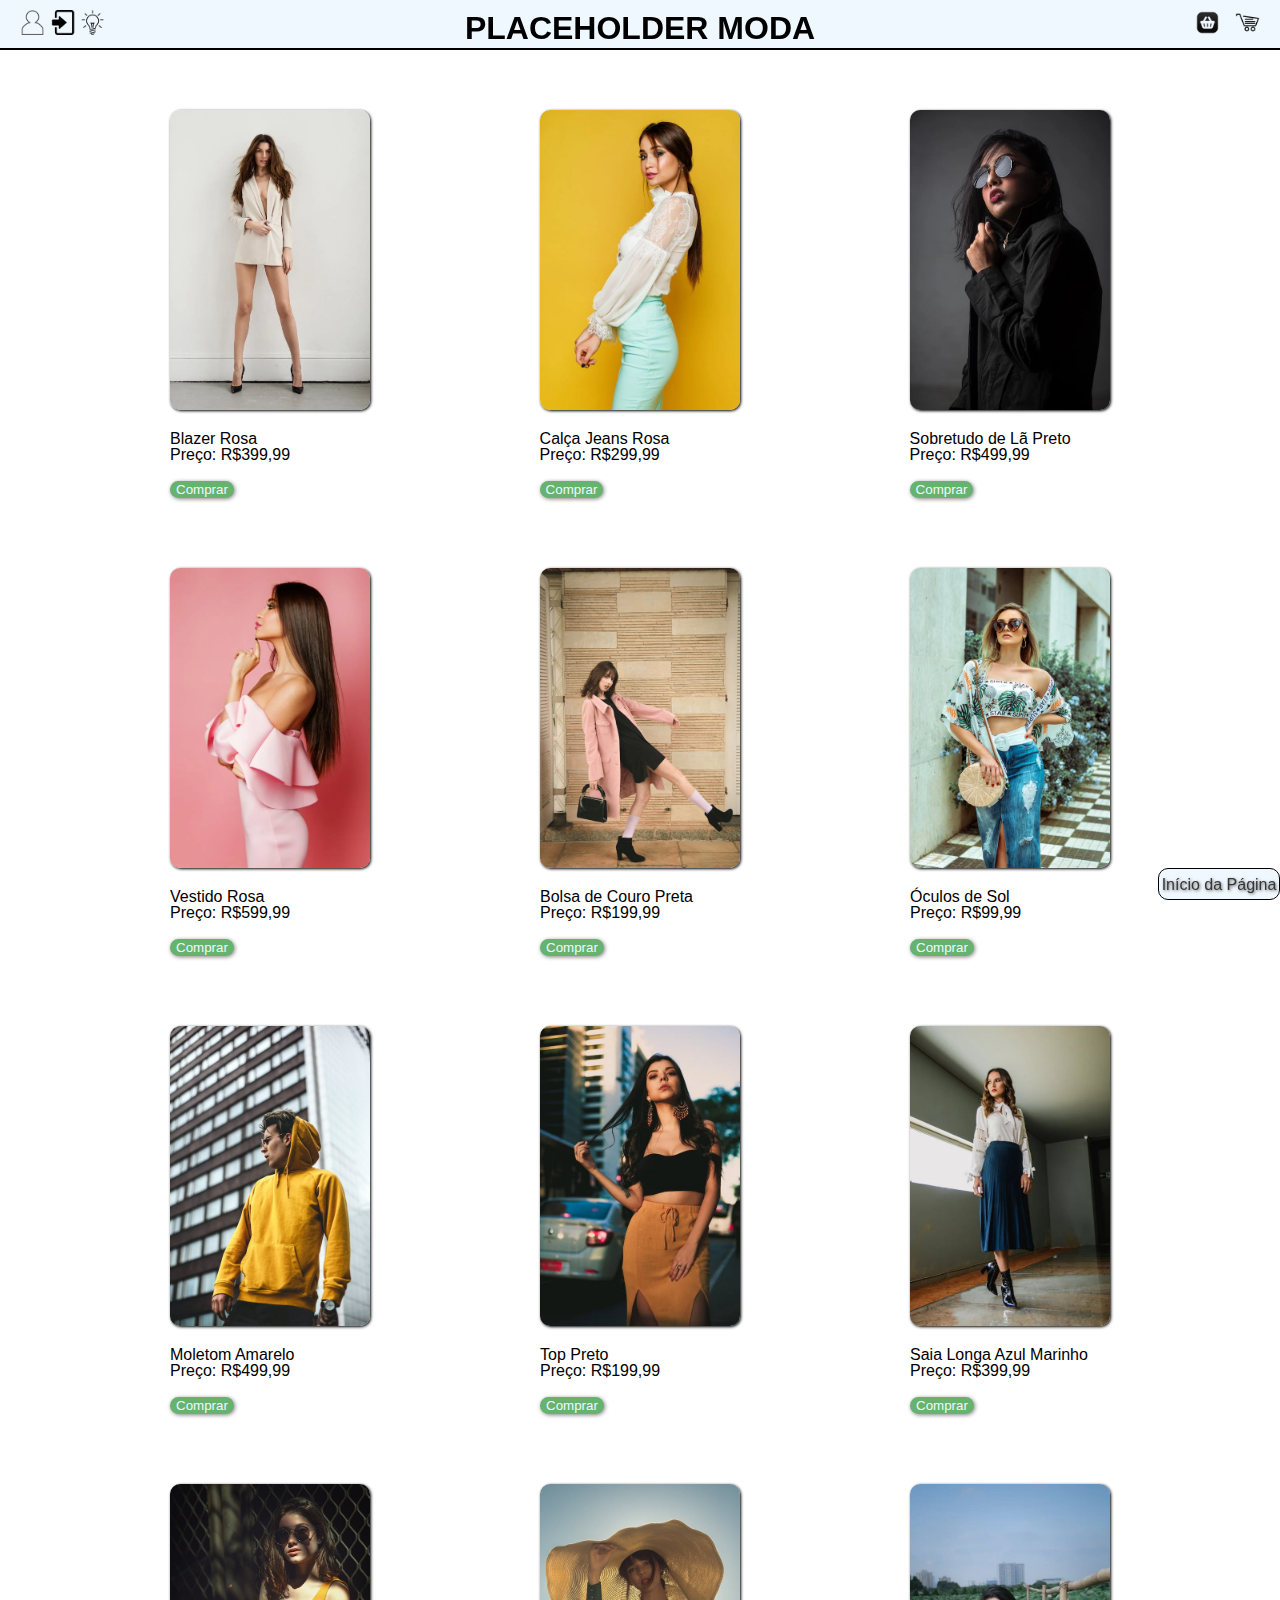
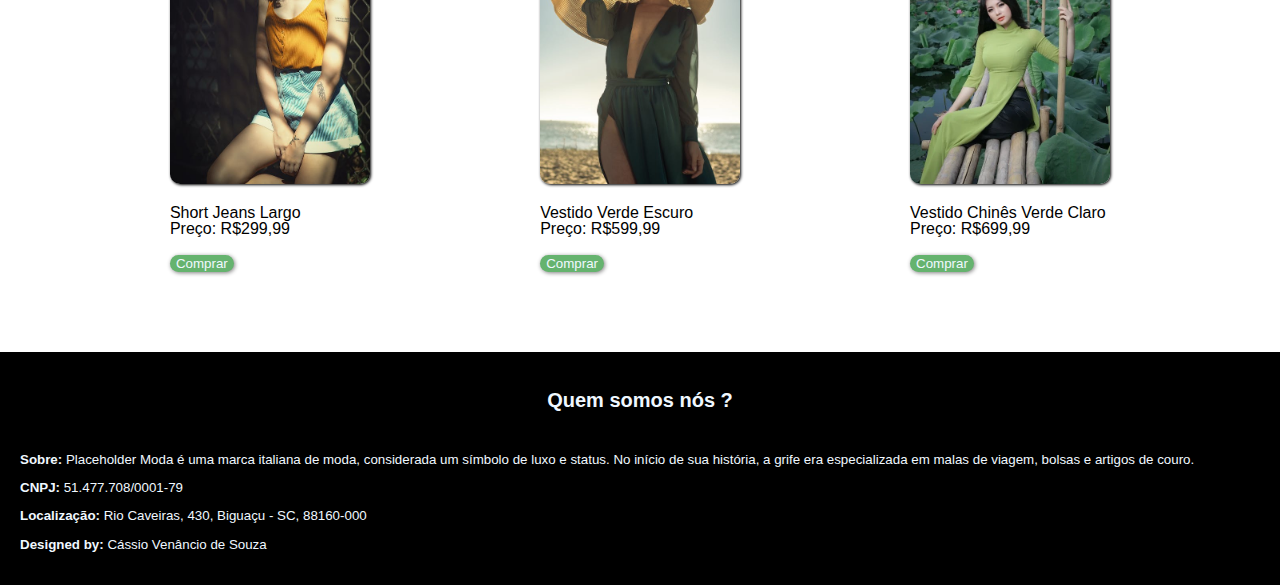
==== index.html @ 61b1973a "Moda" ====
<!DOCTYPE html>
<html lang="PT-BR">
<head>
    <meta charset="UTF-8">
    <meta http-equiv="X-UA-Compatible" content="IE=edge">
    <meta name="viewport" content="width=device-width, initial-scale=1.0">
    <link rel="stylesheet" href="style.css">
    <title>Placeholder</title>
</head>
<body>
    <nav class="container-nav"> <!--Barra de navegação-->
        <div id="fundo"></div>
            <a href=""><img class="user" src="Assets/user.ico" alt="Foto do usuário"></a>
            <a href="login.html"><img class="login" src="Assets/login.ico" alt="Foto de login"></a>
            <a id="modoescuro" href="#"><img class="escuro" src="Assets/light.ico" alt="Foto do modo escuro"></a>
            <h1 id="titulonav">PLACEHOLDER MODA</h1>
            <a href=""><img class="desejo" src="Assets/desejo.ico" alt="Foto da lista de desejos"></a>
            <a href=""><img class="carrinho" src="Assets/kart.ico" alt="Foto do carrinho de compras"></a>
    </nav>
    <main>
        <section id="container-produtos">
            <div class="linha1">
                <div class="produto1">
                    <a href=""><img src="Assets/modelo1.jpg" alt="Imagem de uma modelo com um blazer"></a>
                    <p>Blazer Rosa</p>
                    <p class="preco">Preço: R$399,99</p>
                    <button><a href="">Comprar</a></button>
                </div>
                <div class="produto2">
                    <a href=""><img src="Assets/modelo2.jpg" alt="Imagem de uma modelo com uma calça jeans rosa"></a>
                    <p>Calça Jeans Rosa</p>
                    <p class="preco">Preço: R$299,99</p>
                    <button><a href="">Comprar</a></button>
                </div>
                <div class="produto3">
                    <a href=""><img src="Assets/modelo3.jpg" alt="Imagem de uma modelo com um sobretudo de lã preto"></a>
                    <p>Sobretudo de Lã Preto</p>
                    <p class="preco">Preço: R$499,99</p>
                    <button><a href="">Comprar</a></button>
                </div>
            </div>
            <div class="linha2">
                <div class="produto4">
                    <a href=""><img src="Assets/model4.jpg" alt="Imagem de uma modelo com um vestido rosa"></a>
                    <p>Vestido Rosa</p>
                    <p class="preco">Preço: R$599,99</p>
                    <button><a href="">Comprar</a></button>
                </div>
                <div class="produto5">
                    <a href=""><img src="Assets/model5.jpg" alt="Imagem de uma modelo com uma bolsa de couro preta"></a>
                    <p>Bolsa de Couro Preta</p>
                    <p class="preco">Preço: R$199,99</p>
                    <button><a href="">Comprar</a></button>
                </div>
                <div class="produto6">
                    <a href=""><img src="Assets/model6.jpg" alt="Imagem de uma modelo com um óculos de sol em formado de coração"></a>
                    <p>Óculos de Sol</p>
                    <p class="preco">Preço: R$99,99</p>
                    <button><a href="">Comprar</a></button>
                </div>
            </div>
            <div class="linha3">
                <div class="produto7">
                    <a href=""><img src="Assets/modelo7.jpeg" alt="Imagem de um modelo com um moletom amarelo"></a>
                    <p>Moletom Amarelo</p>
                    <p class="preco">Preço: R$499,99</p>
                    <button><a href="">Comprar</a></button>
                </div>
                <div class="produto8">
                    <a href=""><img src="Assets/modelo8.jpg" alt="Imagem de uma modelo com um top preto"></a>
                    <p>Top Preto</p>
                    <p class="preco">Preço: R$199,99</p>
                    <button><a href="">Comprar</a></button>
                </div>
                <div class="produto9">
                    <a href=""><img src="Assets/modelo9.jpg" alt="Imagem de uma modelo com uma saia longa azul marinho"></a>
                    <p>Saia Longa Azul Marinho</p>
                    <p class="preco">Preço: R$399,99</p>
                    <button><a href="">Comprar</a></button>
                </div>
            </div>
            <div class="linha4">
                <div class="produto10">
                    <a href=""><img src="Assets/modelo10.jpeg" alt="Imagem de um modelo com um moletom amarelo"></a>
                    <p>Short Jeans Largo</p>
                    <p class="preco">Preço: R$299,99</p>
                    <button><a href="">Comprar</a></button>
                </div>
                <div class="produto11">
                    <a href=""><img src="Assets/modelo11.jpeg" alt="Imagem de uma modelo com um top preto"></a>
                    <p>Vestido Verde Escuro</p>
                    <p class="preco">Preço: R$599,99</p>
                    <button><a href="">Comprar</a></button>
                </div>
                <div class="produto12">
                    <a href=""><img src="Assets/modelo12.jpg" alt="Imagem de uma modelo com uma saia longa azul marinho"></a>
                    <p>Vestido Chinês Verde Claro</p>
                    <p class="preco">Preço: R$699,99</p>
                    <button><a href="">Comprar</a></button>
                </div>
            </div>
        </section>
        <section class="container-botao">
            <div class="botao">
                <p><a href="index.html">Início da Página</a></p>
            </div>
        </section>
    </main>
    <footer> <!--Footer-->
        <h2 class="titulofooter">Quem somos nós ?</h2>
        <div class="conteudofooter">
            <p><strong>Sobre:</strong> Placeholder Moda é uma marca italiana de moda, considerada um símbolo de luxo e status. No início de sua história, a grife era especializada em malas de viagem, bolsas e artigos de couro.</p>
            <p><strong>CNPJ:</strong> 51.477.708/0001-79</p>
            <p><strong>Localização:</strong> <location>Rio Caveiras, 430, Biguaçu - SC, 88160-000</location></p>
            <p><strong>Designed by:</strong> Cássio Venâncio de Souza</p>
        </div>
    </footer>
    <script src="index.js"></script>
</body>
</html>
---- style.css ----
body{
    margin: 0px;
    font-family: Arial, Helvetica, sans-serif;
}
/*Menu de navegação*/
.container-nav{
    display: flex;
    position: fixed;
    margin-top: 10px;
    z-index: 2;
}
.container-nav img, .container-nav a{
    height: 25px;
    justify-content: space-between;
    text-decoration: none;
    color: black;
}
.carrinho{
    position: fixed;
    right: 20px;
}
.desejo{
    position: fixed;
    right: 60px;
}
.escuro{
    position: fixed;
    left: 80px;
    z-index: 2;
}
.login{
    position: fixed;
    left: 51px;
    z-index: 2;
}
.user{
    position: fixed;
    left: 20px;
    z-index: 2;
}
#fundo{
    position: fixed;
    background-color: aliceblue;
    width: 100%;
    height: 50px;
    top: -2px;
    border: 2px solid black;
    border-right: 0px;
    border-left: 0px;
    border-top: 0px;
}
.linhanavegacao{
    display: block;
    position: fixed;
    top: 40px;
    width: 100%;
    z-index: 2;
}
#titulonav{
    position: fixed;
    width: 100%;
    text-align: center;
    margin: auto;
}
/*Produtos*/
.container-produtos p{
    text-shadow: 1px 1px 3px rgb(116, 116, 116);
}
#container-produtos button{
    border: none;
    border-radius: 10px;
    background-color: rgb(101, 179, 110);
    color: rgb(255, 255, 255);
    box-shadow: 1px 1px 4px gray;
}
button a{ /*Botao global*/
    text-decoration: none;
    color: aliceblue;
}
.preco{
    margin-top: -18px;
}
.linha1{
    display: flex;
    justify-content: space-evenly;
    position: relative;
    top: 110px;
}
.linha1 img, .linha2 img, .linha3 img, .linha4 img{
    height: 300px;
    border-radius: 10px;
    box-shadow: 1px 1px 3px black;
}
.linha1 img:hover, .linha2 img:hover, .linha3 img:hover, .linha4 img:hover{
    transform: scale(1.4);
    transition: 0.3s;
    z-index: 3;
}
.linha2{
    display: flex;
    justify-content: space-evenly;
    position: relative;
    top: 180px;
}
.linha3{
    display: flex;
    justify-content: space-evenly;
    position: relative;
    top: 250px;
}
.linha4{
    display: flex;
    justify-content: space-evenly;
    position: relative;
    top: 320px;
}
/*Botao de inicio da pagina*/
.botao{
    position: fixed;
    bottom: 0;
    right: 0;
    border-radius: 10px;
    border: 1px rgb(0, 0, 0) solid;
    height: 30px;
    background-color: aliceblue;
    z-index: 4;
    width: 120px;
}
.botao p{
    margin-top: 7px;
    text-align: center;
}
.botao a{
    text-decoration: none;
    color: rgb(54, 54, 54);
    text-shadow: 1px 1px 3px rgb(99, 99, 99);
}
/*Login*/
.dividir{
    display: block;
}
#loginpag{
    z-index: 3;
    position: relative;
    margin-left: 890px;
    width: 300px;
    text-align: center;
    top: 60px;
    display: none;
}
#registerpag{
    z-index: 3;
    position: relative;
    margin-left: 890px;
    width: 300px;
    text-align: center;
    top: 60px;
}
#registerpag a{
    text-decoration: none;
    color: black;
}
#botaologin{
    margin-top: 70px;
    border: 1px solid black;
    border-radius: 10px;
    box-shadow: 1px 1px 4px black;
}
#botaoregistro{
    margin-top: 70px;
    border: 1px solid black;
    border-radius: 10px;
    box-shadow: 1px 1px 4px black;
}
#botaologin:hover, #botaoregistro:hover{
    background-color: rgb(255, 217, 47);
}
#titulologin{
    font-size: 30pt;
    font-family: Impact, Haettenschweiler, 'Arial Narrow Bold', sans-serif, Tahoma, Geneva, Verdana, sans-serif;
    text-shadow: 1px 1px 4px gray;
}
#erro{
    color: red;
}
.campo p{
    text-shadow: 1px 1px 3px grey;
}
.campo{
    border-radius: 20px;
    height: 300px;
    background-color: aliceblue;
    box-shadow: 2px 2px 4px black;
}
.caixa{
    border: 1px black solid;
    height: 20px;
    border-radius: 10px;
    box-shadow: 1px 1px 3px black;
}
.imagem{
    position: fixed;
    height: 700px;
    left: -250px;
    z-index: 3;
    top: -3px;
}
.foto{
    height: 670px;
    box-shadow: 3px 3px 6px rgb(49, 49, 49);
    border: 2px solid rgb(0, 0, 0);
    border-top: 0px;
    border-left: 0px;
    border-bottom: 0px;
}
/*Footer, rodapé*/
footer{
    position: relative;
    background-color: black;
    font-family: Arial, Helvetica, sans-serif;
    color: aliceblue;
    padding: 20px;
    font-size: 10pt;
    margin-top: 400px;
}
.titulofooter{
    text-align: center;
}
.conteudofooter{
    margin-top: 40px;
}
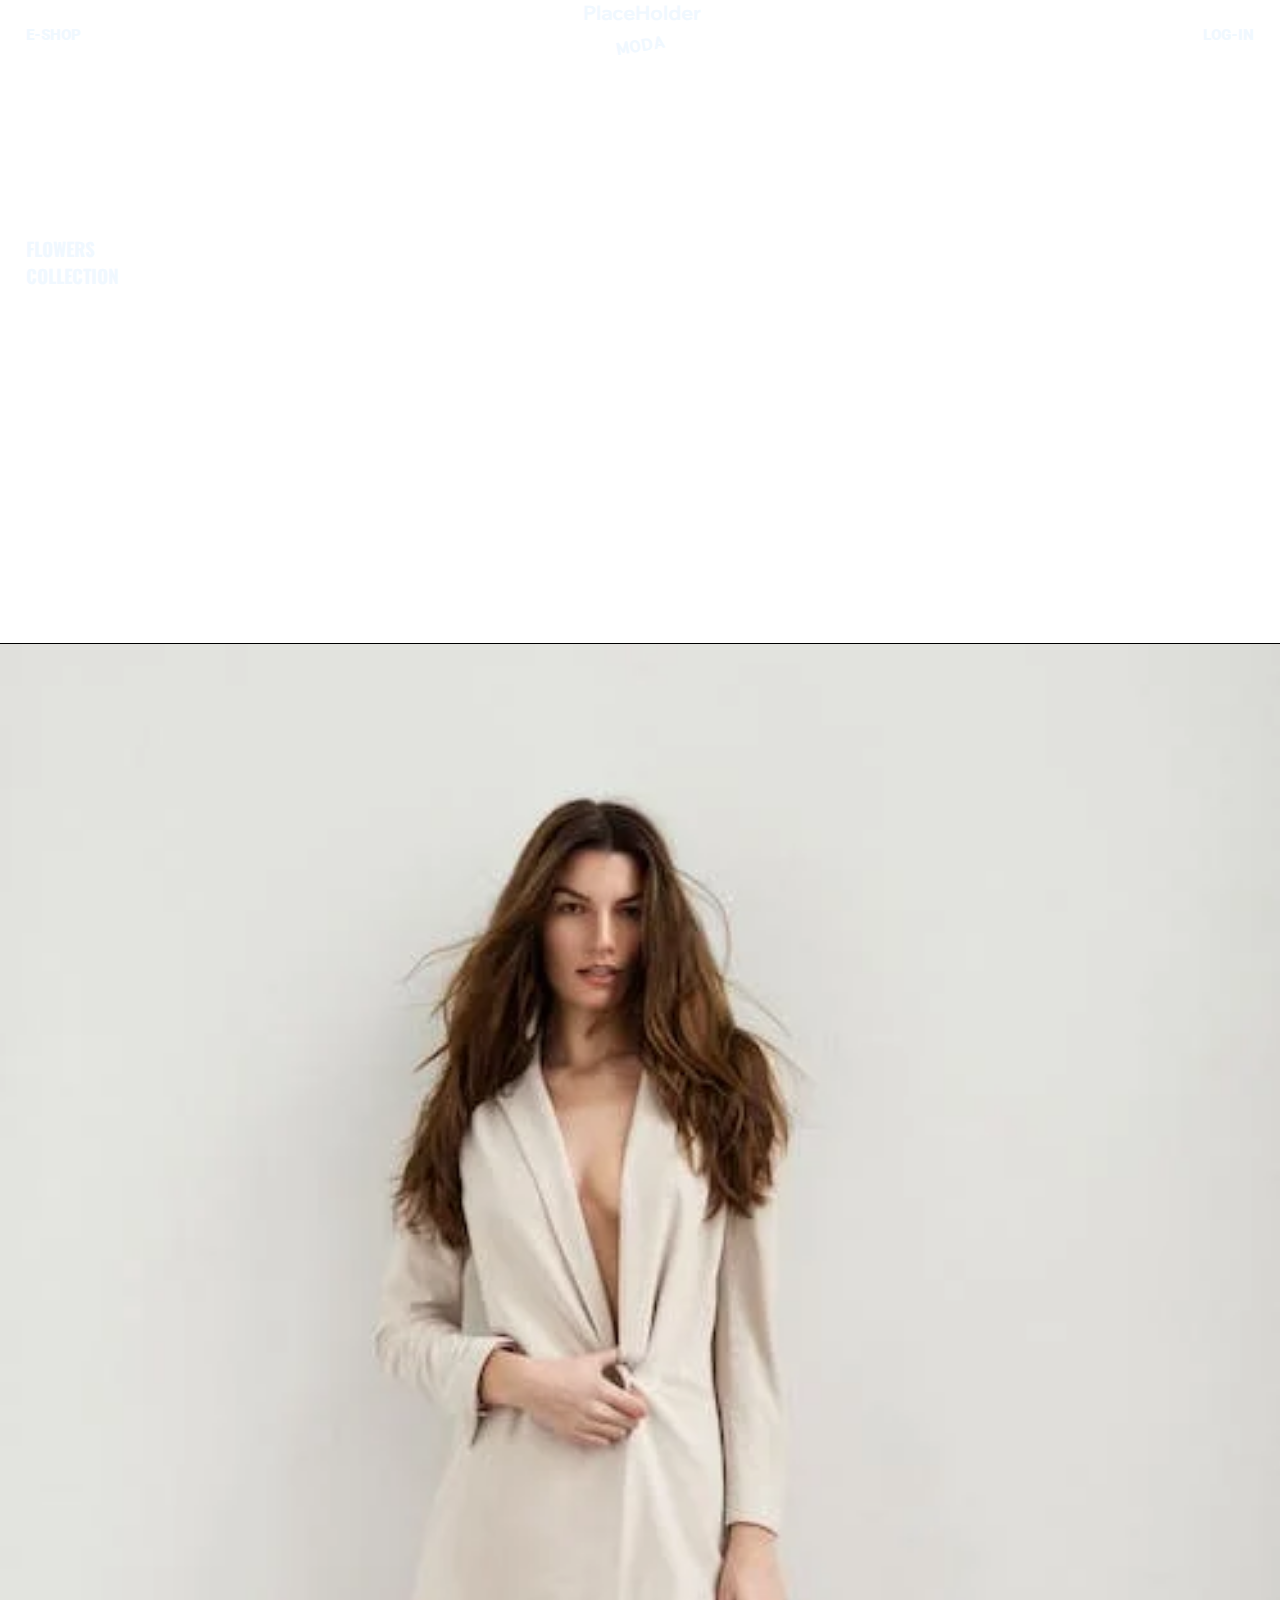
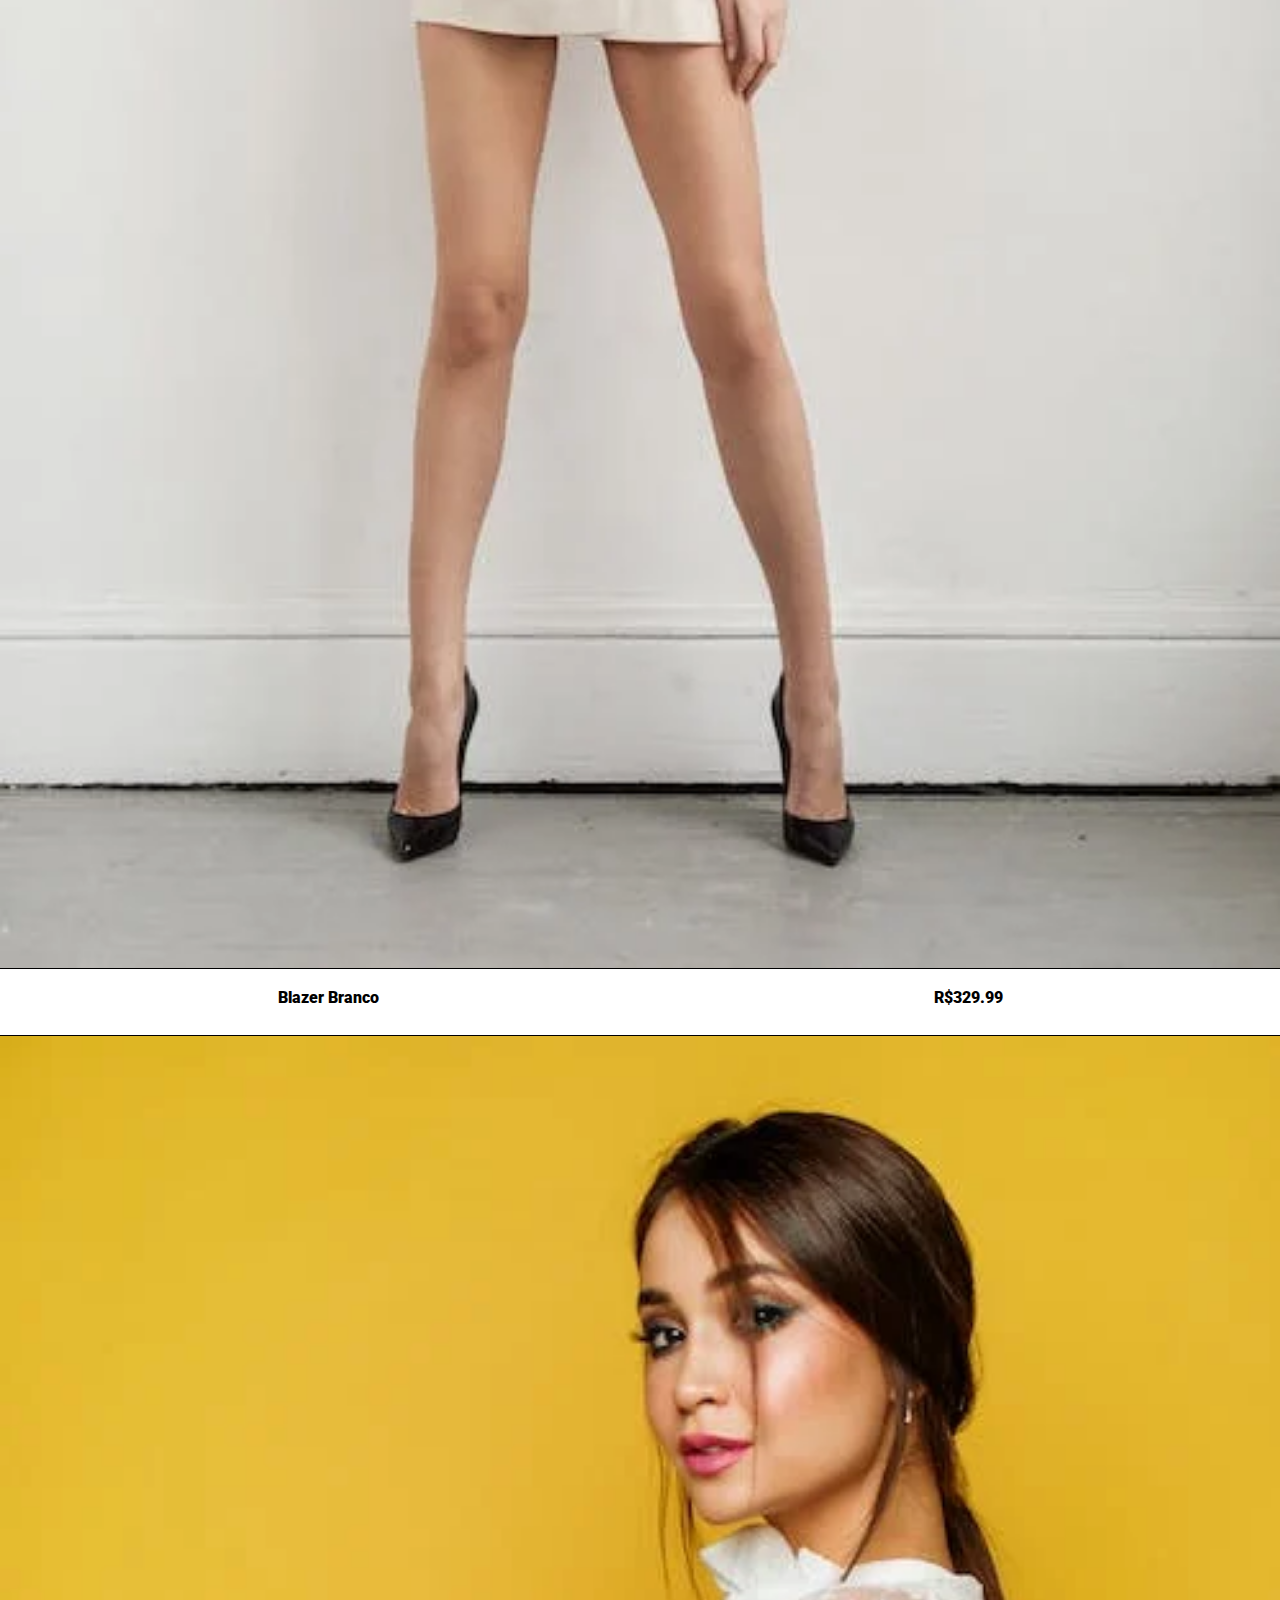
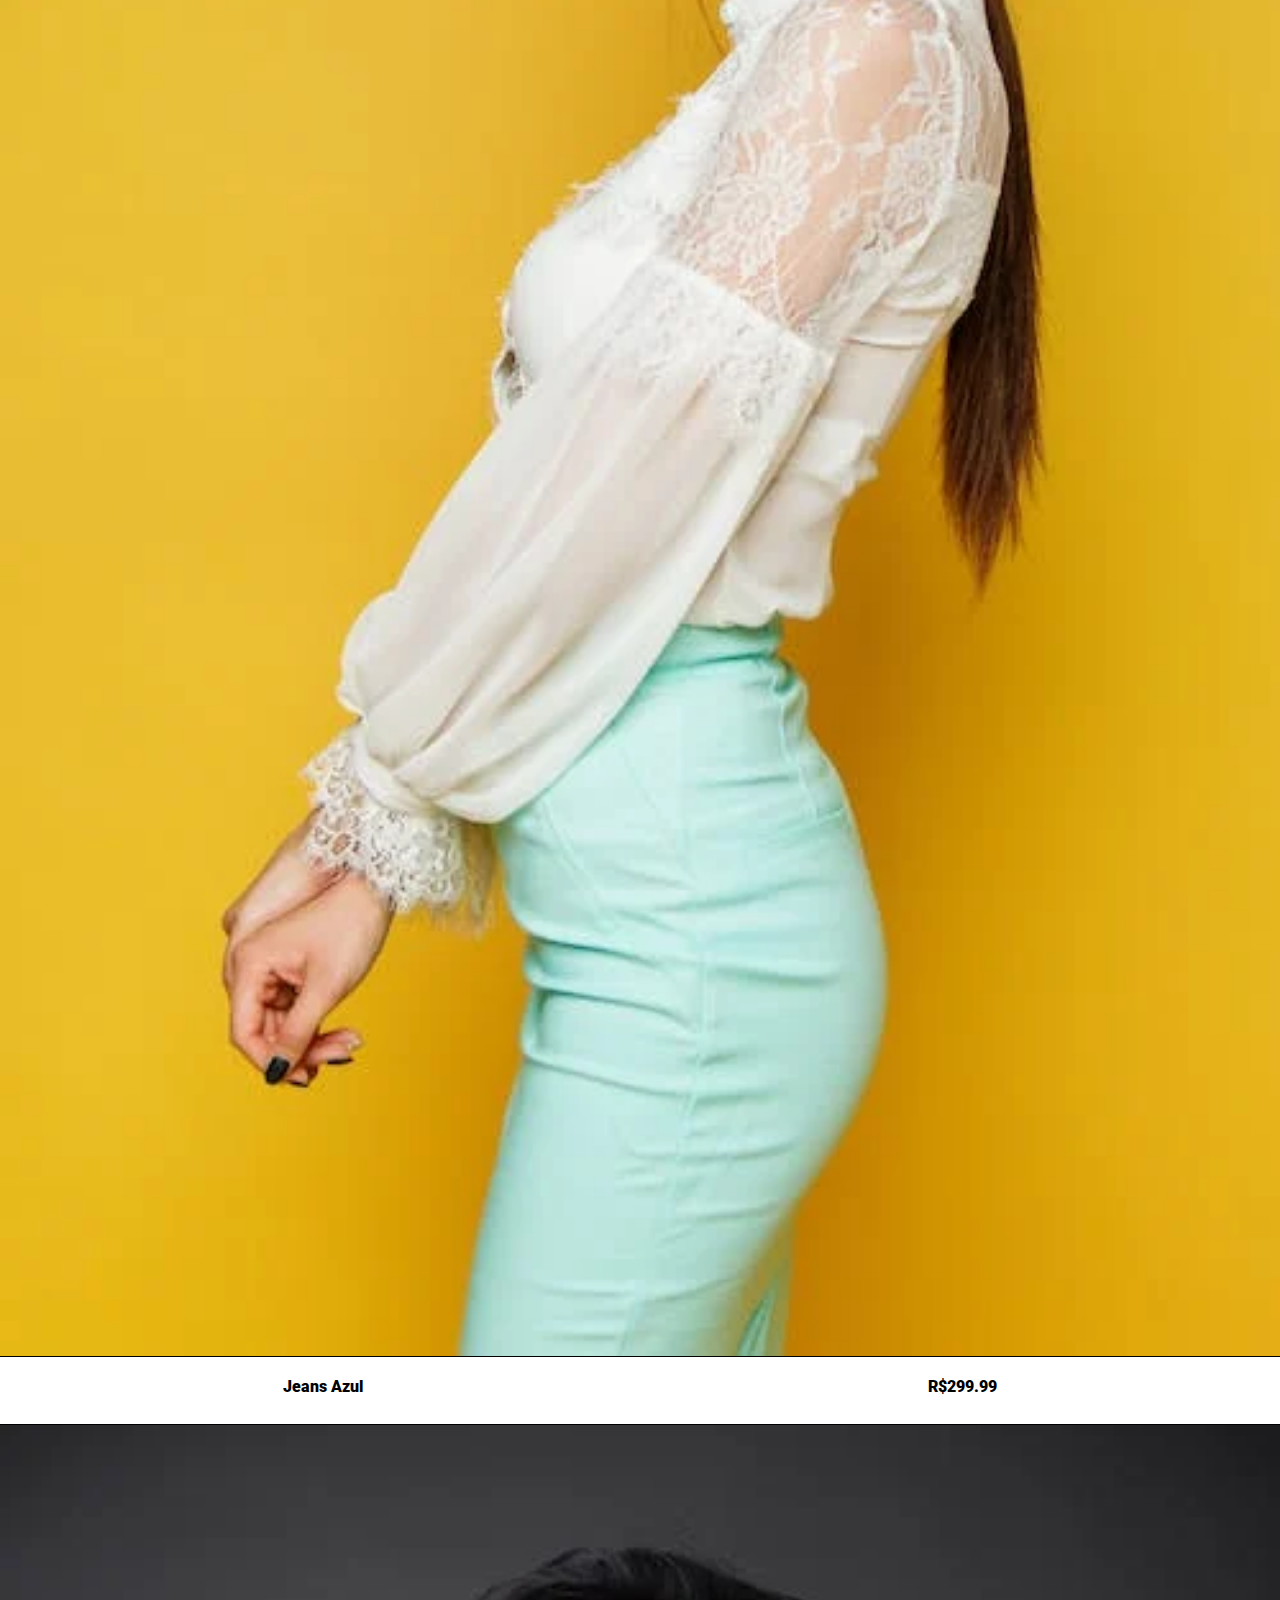
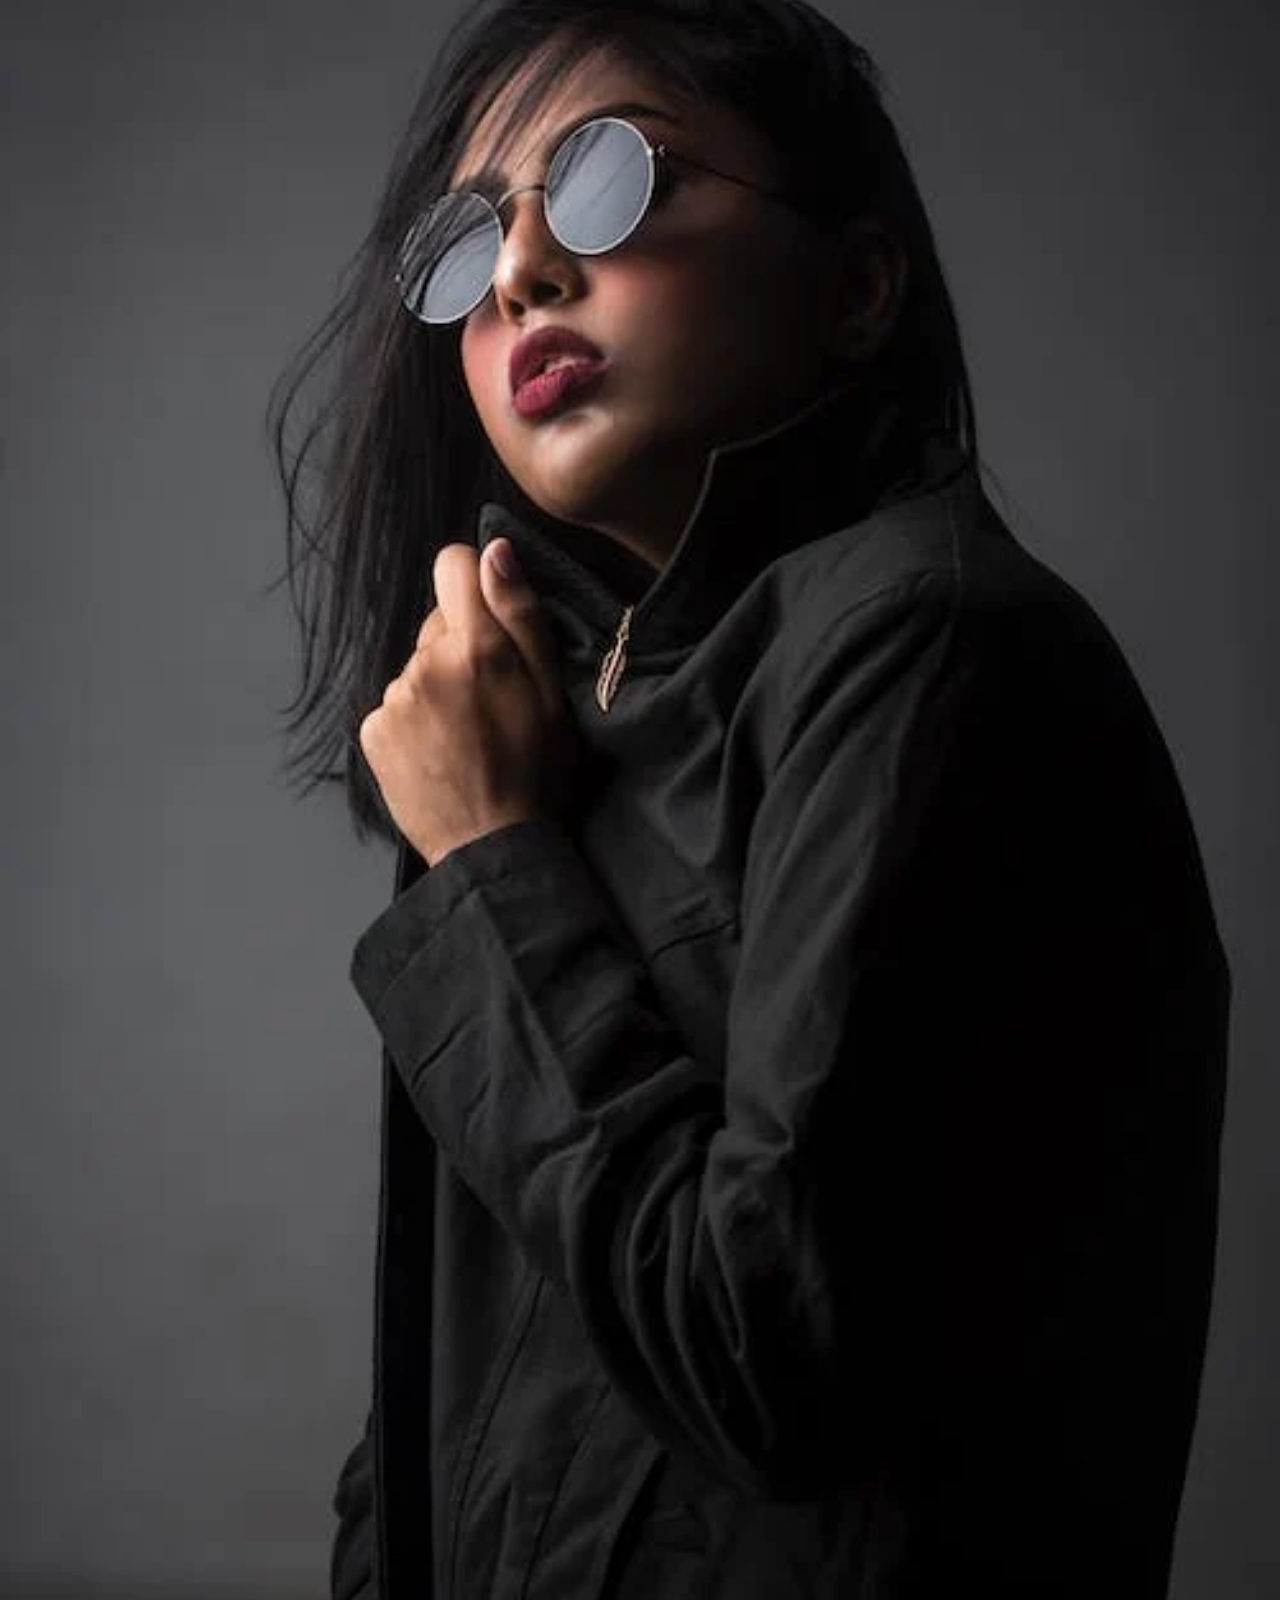
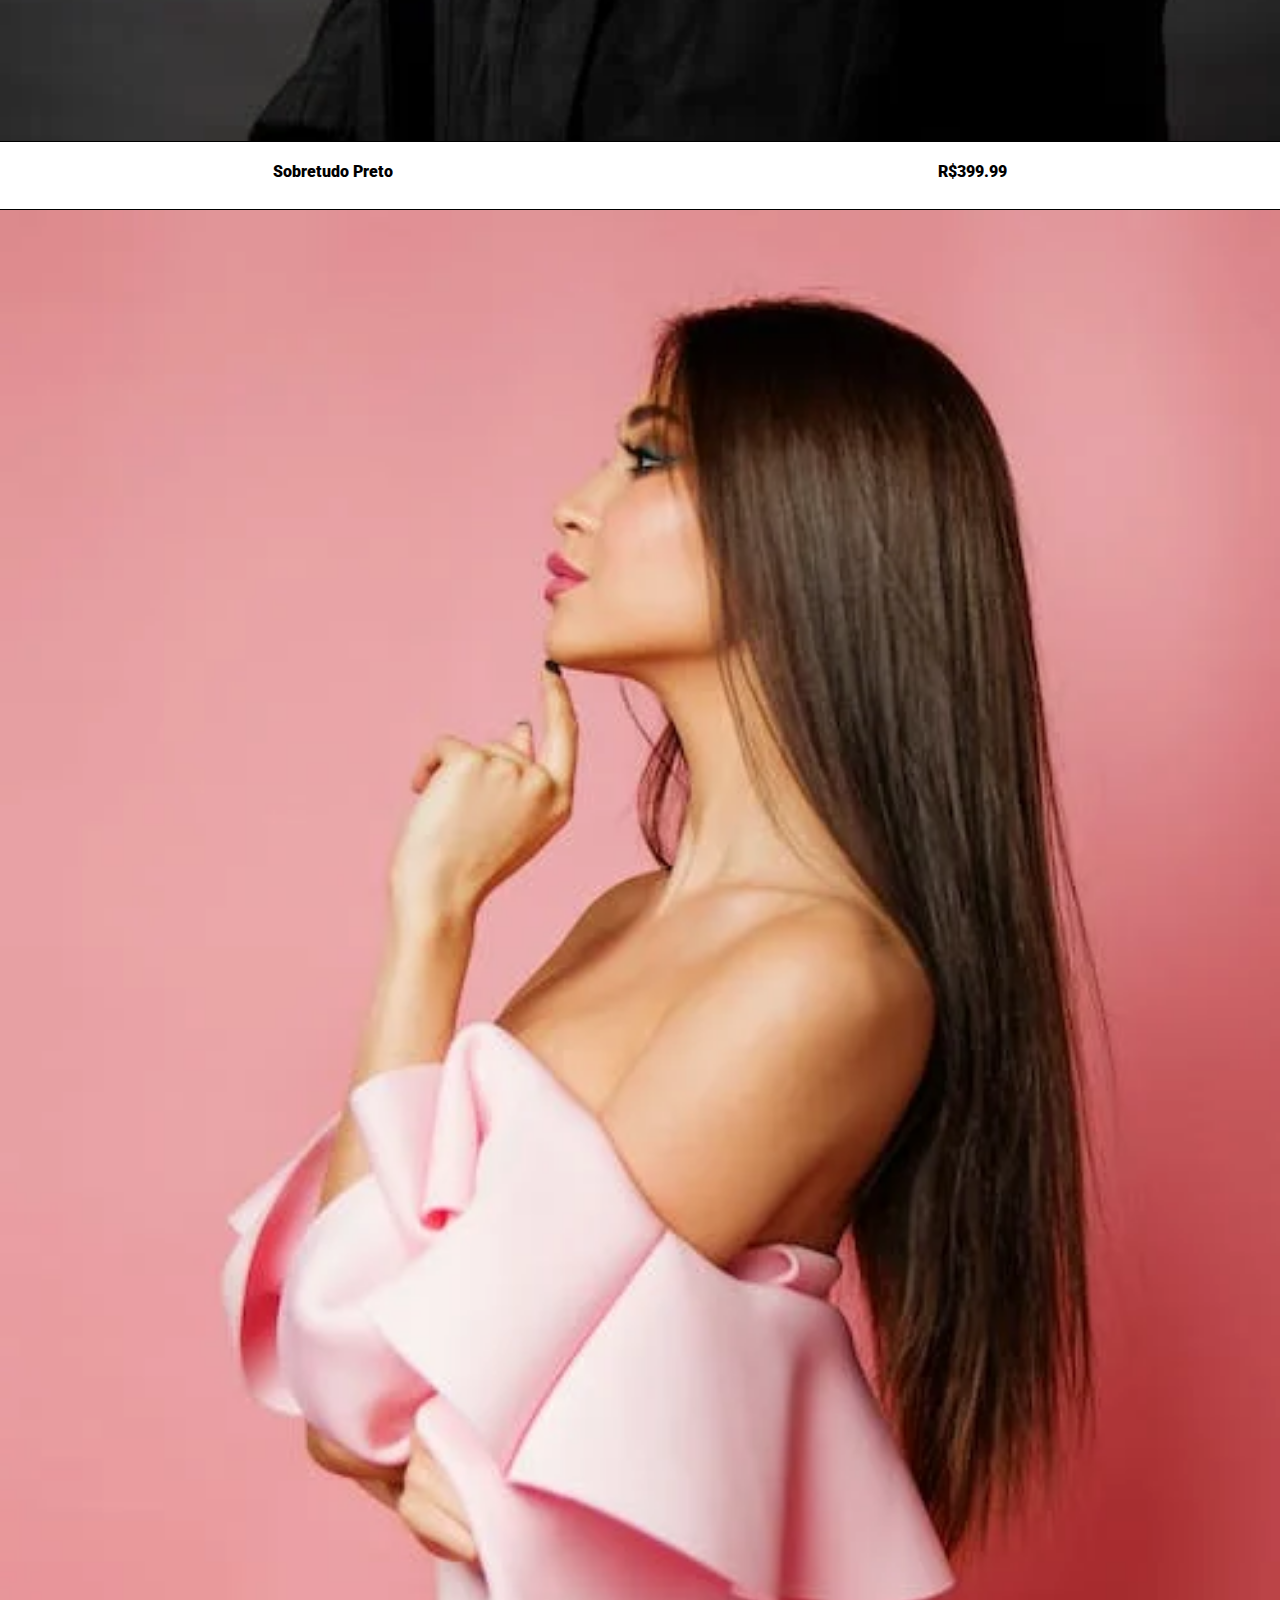
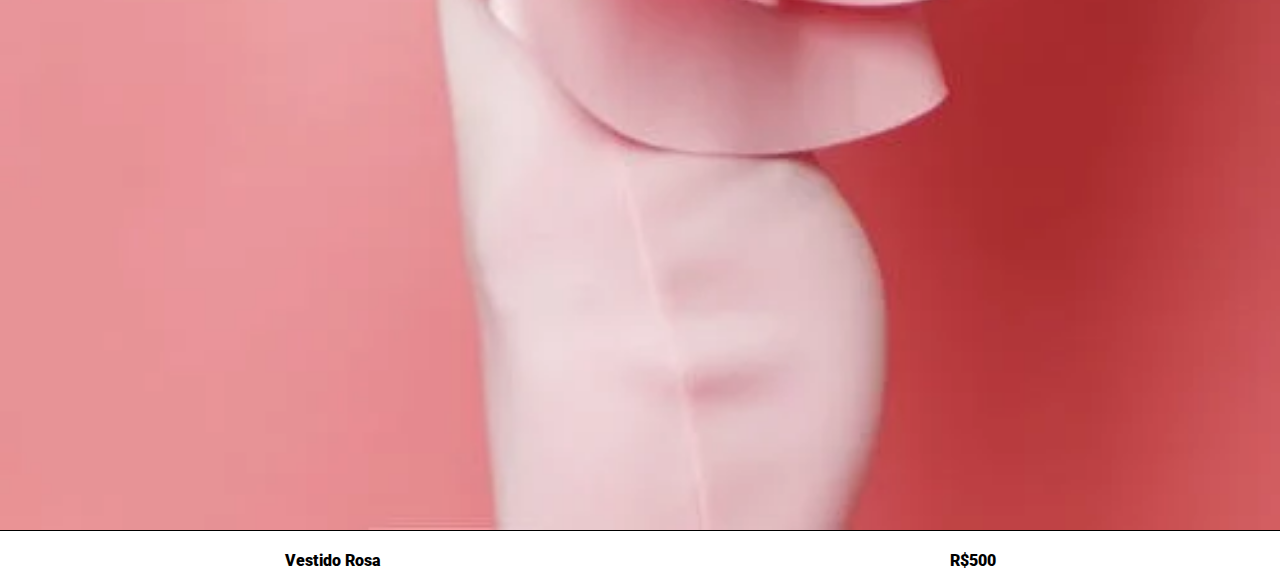
==== commit c9263f34: "Index page" ====
--- a/index.html
+++ b/index.html
@@ -4,117 +4,56 @@
     <meta charset="UTF-8">
     <meta http-equiv="X-UA-Compatible" content="IE=edge">
     <meta name="viewport" content="width=device-width, initial-scale=1.0">
-    <link rel="stylesheet" href="style.css">
+    <link rel="stylesheet" href="CSS/style.css">
     <title>Placeholder</title>
 </head>
 <body>
-    <nav class="container-nav"> <!--Barra de navegação-->
-        <div id="fundo"></div>
-            <a href=""><img class="user" src="Assets/user.ico" alt="Foto do usuário"></a>
-            <a href="login.html"><img class="login" src="Assets/login.ico" alt="Foto de login"></a>
-            <a id="modoescuro" href="#"><img class="escuro" src="Assets/light.ico" alt="Foto do modo escuro"></a>
-            <h1 id="titulonav">PLACEHOLDER MODA</h1>
-            <a href=""><img class="desejo" src="Assets/desejo.ico" alt="Foto da lista de desejos"></a>
-            <a href=""><img class="carrinho" src="Assets/kart.ico" alt="Foto do carrinho de compras"></a>
-    </nav>
-    <main>
-        <section id="container-produtos">
-            <div class="linha1">
-                <div class="produto1">
-                    <a href=""><img src="Assets/modelo1.jpg" alt="Imagem de uma modelo com um blazer"></a>
-                    <p>Blazer Rosa</p>
-                    <p class="preco">Preço: R$399,99</p>
-                    <button><a href="">Comprar</a></button>
+        <header>
+            <nav>
+                <div>
+                    <p class="Menu"><a href="loja.html">E-SHOP</a></p>
+                    <h1 class="PlaceHolder">PlaceHolder</h1>
+                    <p class="Menu">LOG-IN</p>
                 </div>
-                <div class="produto2">
-                    <a href=""><img src="Assets/modelo2.jpg" alt="Imagem de uma modelo com uma calça jeans rosa"></a>
-                    <p>Calça Jeans Rosa</p>
-                    <p class="preco">Preço: R$299,99</p>
-                    <button><a href="">Comprar</a></button>
-                </div>
-                <div class="produto3">
-                    <a href=""><img src="Assets/modelo3.jpg" alt="Imagem de uma modelo com um sobretudo de lã preto"></a>
-                    <p>Sobretudo de Lã Preto</p>
-                    <p class="preco">Preço: R$499,99</p>
-                    <button><a href="">Comprar</a></button>
+                <h2 class="ModaNav">MODA</h2>
+            </nav>
+            <h3 class="Frase">FLOWERS <br> COLLECTION</h3>
+        </header>
+        <main>
+        <section class="Loja">
+            <div>
+                <img src="Assets/modelo1.jpg" alt="">
+                <div class="infos">
+                    <p id="pNome1"></p>
+                    <p>R$<span id="pPreco1"></span></p>
                 </div>
             </div>
-            <div class="linha2">
-                <div class="produto4">
-                    <a href=""><img src="Assets/model4.jpg" alt="Imagem de uma modelo com um vestido rosa"></a>
-                    <p>Vestido Rosa</p>
-                    <p class="preco">Preço: R$599,99</p>
-                    <button><a href="">Comprar</a></button>
-                </div>
-                <div class="produto5">
-                    <a href=""><img src="Assets/model5.jpg" alt="Imagem de uma modelo com uma bolsa de couro preta"></a>
-                    <p>Bolsa de Couro Preta</p>
-                    <p class="preco">Preço: R$199,99</p>
-                    <button><a href="">Comprar</a></button>
-                </div>
-                <div class="produto6">
-                    <a href=""><img src="Assets/model6.jpg" alt="Imagem de uma modelo com um óculos de sol em formado de coração"></a>
-                    <p>Óculos de Sol</p>
-                    <p class="preco">Preço: R$99,99</p>
-                    <button><a href="">Comprar</a></button>
+            <div>
+                <img src="Assets/modelo2.jpg" alt="">
+                <div class="infos">
+                    <p id="pNome2"></p>
+                    <p>R$<span id="pPreco2"></span></p>
                 </div>
             </div>
-            <div class="linha3">
-                <div class="produto7">
-                    <a href=""><img src="Assets/modelo7.jpeg" alt="Imagem de um modelo com um moletom amarelo"></a>
-                    <p>Moletom Amarelo</p>
-                    <p class="preco">Preço: R$499,99</p>
-                    <button><a href="">Comprar</a></button>
-                </div>
-                <div class="produto8">
-                    <a href=""><img src="Assets/modelo8.jpg" alt="Imagem de uma modelo com um top preto"></a>
-                    <p>Top Preto</p>
-                    <p class="preco">Preço: R$199,99</p>
-                    <button><a href="">Comprar</a></button>
-                </div>
-                <div class="produto9">
-                    <a href=""><img src="Assets/modelo9.jpg" alt="Imagem de uma modelo com uma saia longa azul marinho"></a>
-                    <p>Saia Longa Azul Marinho</p>
-                    <p class="preco">Preço: R$399,99</p>
-                    <button><a href="">Comprar</a></button>
+            <div>
+                <img src="Assets/modelo3.jpg" alt="">
+                <div class="infos">
+                    <p id="pNome3"></p>
+                    <p>R$<span id="pPreco3"></span></p>
                 </div>
             </div>
-            <div class="linha4">
-                <div class="produto10">
-                    <a href=""><img src="Assets/modelo10.jpeg" alt="Imagem de um modelo com um moletom amarelo"></a>
-                    <p>Short Jeans Largo</p>
-                    <p class="preco">Preço: R$299,99</p>
-                    <button><a href="">Comprar</a></button>
-                </div>
-                <div class="produto11">
-                    <a href=""><img src="Assets/modelo11.jpeg" alt="Imagem de uma modelo com um top preto"></a>
-                    <p>Vestido Verde Escuro</p>
-                    <p class="preco">Preço: R$599,99</p>
-                    <button><a href="">Comprar</a></button>
-                </div>
-                <div class="produto12">
-                    <a href=""><img src="Assets/modelo12.jpg" alt="Imagem de uma modelo com uma saia longa azul marinho"></a>
-                    <p>Vestido Chinês Verde Claro</p>
-                    <p class="preco">Preço: R$699,99</p>
-                    <button><a href="">Comprar</a></button>
+            <div>
+                <img src="Assets/model4.jpg" alt="">
+                <div class="infos">
+                    <p id="pNome4"></p>
+                    <p>R$<span id="pPreco4"></span></p>
                 </div>
             </div>
         </section>
-        <section class="container-botao">
-            <div class="botao">
-                <p><a href="index.html">Início da Página</a></p>
-            </div>
-        </section>
     </main>
-    <footer> <!--Footer-->
-        <h2 class="titulofooter">Quem somos nós ?</h2>
-        <div class="conteudofooter">
-            <p><strong>Sobre:</strong> Placeholder Moda é uma marca italiana de moda, considerada um símbolo de luxo e status. No início de sua história, a grife era especializada em malas de viagem, bolsas e artigos de couro.</p>
-            <p><strong>CNPJ:</strong> 51.477.708/0001-79</p>
-            <p><strong>Localização:</strong> <location>Rio Caveiras, 430, Biguaçu - SC, 88160-000</location></p>
-            <p><strong>Designed by:</strong> Cássio Venâncio de Souza</p>
-        </div>
+    <footer>
+
     </footer>
-    <script src="index.js"></script>
+    <script src="JavaScript/script.js"></script>
 </body>
 </html>--- a/CSS/style.css
+++ b/CSS/style.css
@@ -0,0 +1,72 @@
+@import url('https://fonts.googleapis.com/css2?family=Wix+Madefor+Display&display=swap');
+@import url('https://fonts.googleapis.com/css2?family=Allerta+Stencil&display=swap');
+@import url('https://fonts.googleapis.com/css2?family=Roboto:wght@300&display=swap');
+@import url('https://fonts.googleapis.com/css2?family=Oswald:wght@600&display=swap');
+*{
+    margin: 0;
+    padding: 0;
+    box-sizing: border-box;
+}
+body{
+    font-family: 'Roboto', sans-serif;
+    font-weight: 900;
+}
+header{
+    background-image: url(Assets/backgroundcell.jpg);
+    background-repeat: no-repeat;
+    background-size: cover;
+    height: 630px;
+}
+/*Header, Nav*/
+nav > div{
+    color: aliceblue;
+    display: flex;
+    justify-content: space-between;
+}
+.PlaceHolder{
+    font-family: 'Wix Madefor Display', sans-serif;
+    font-size: 15pt;
+}
+.ModaNav{
+    color: aliceblue;
+    display: block;
+    text-align: center;
+    font-family: 'Allerta Stencil', sans-serif;
+    position: relative;
+    transform: rotate(350deg);
+    top: -10px;
+    font-size: 12pt;
+}
+.Menu{
+    margin: 2% 2% 0% 2%;
+    font-size: 11pt;
+}
+.Menu a{
+    text-decoration: none;
+    color: aliceblue;
+}
+/*Corpo*/
+.Frase{
+    font-family: 'Oswald', sans-serif;
+    color: aliceblue;
+    position: relative;
+    top: 170px;
+    margin-left: 2%;
+}
+/*Loja*/
+.Loja{
+    height: 100%;
+}
+.Loja img{
+    width: 100%;
+    border-bottom: 1px solid black;
+    border-top: 1px solid black;
+    margin-top: 1%;
+}
+.Loja > div > div{
+    height: 50px;
+    display: flex;
+}
+.Loja p{
+    margin: auto;
+}
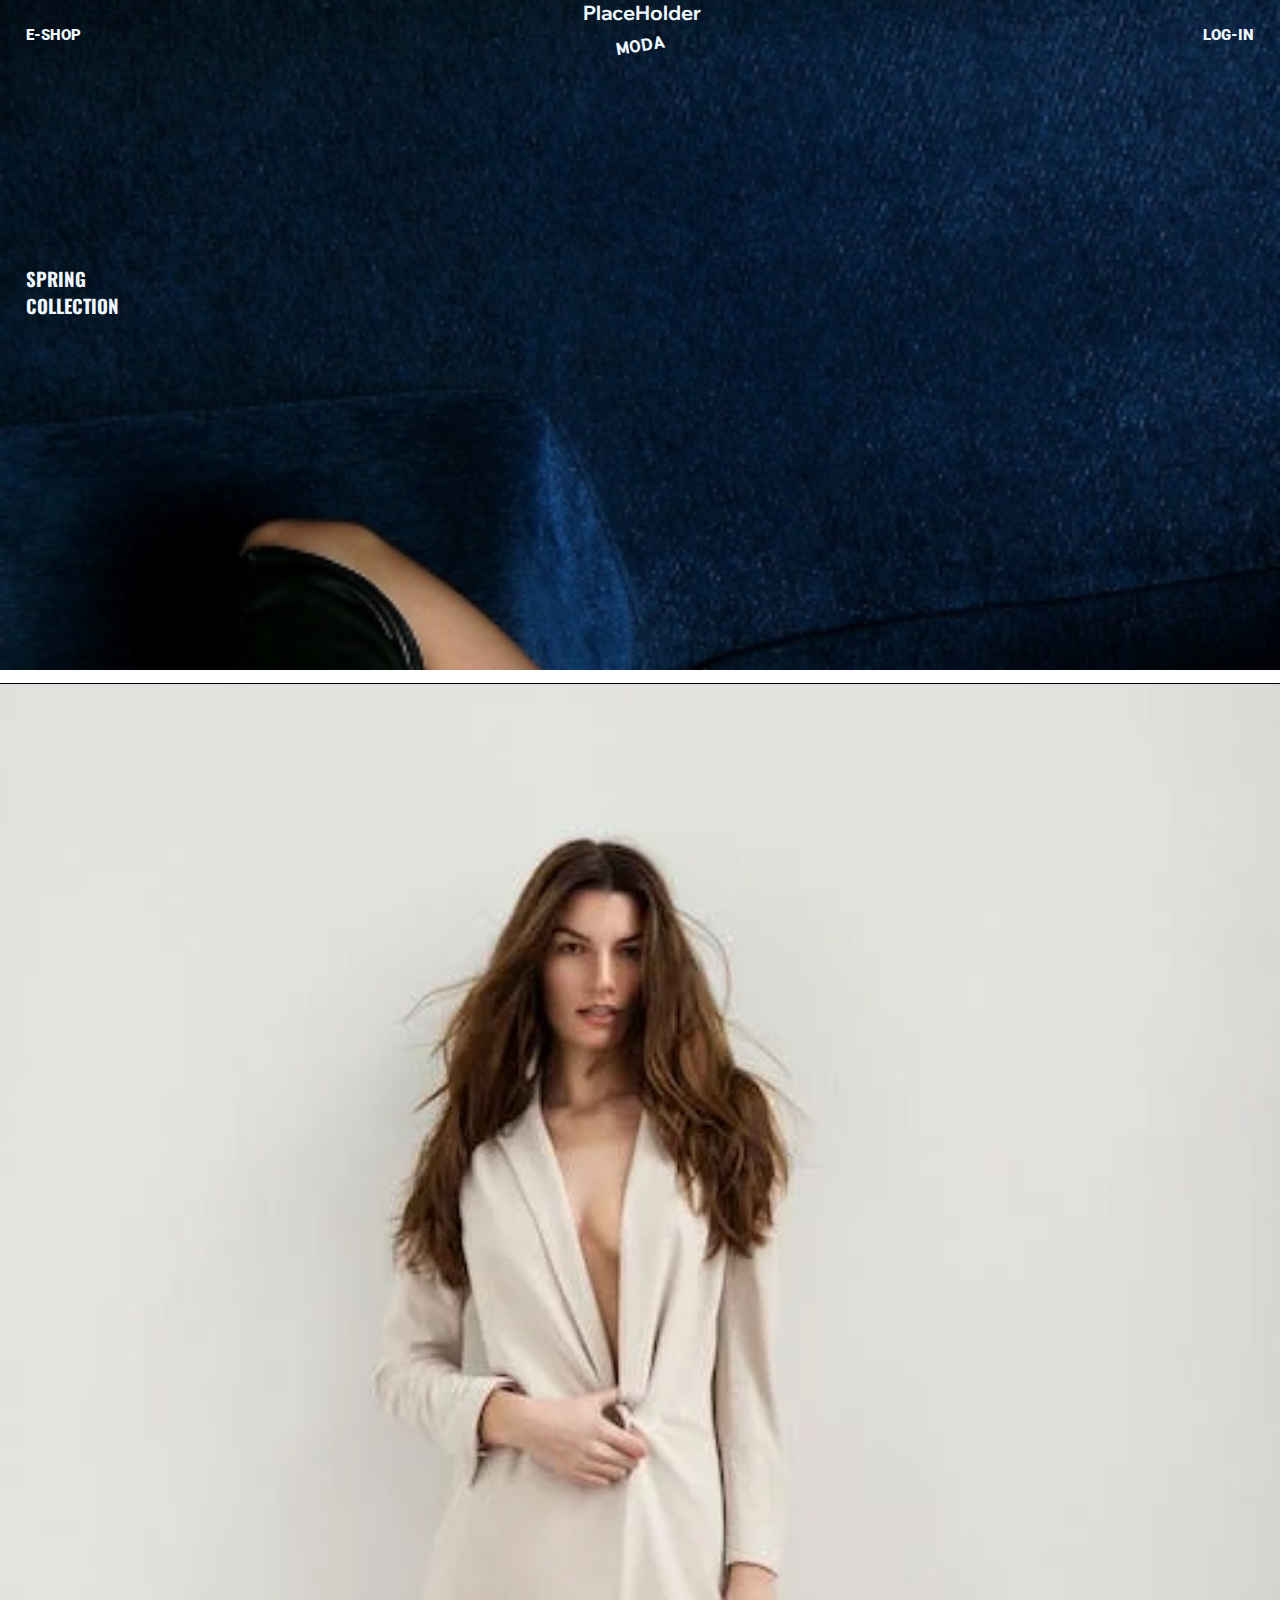
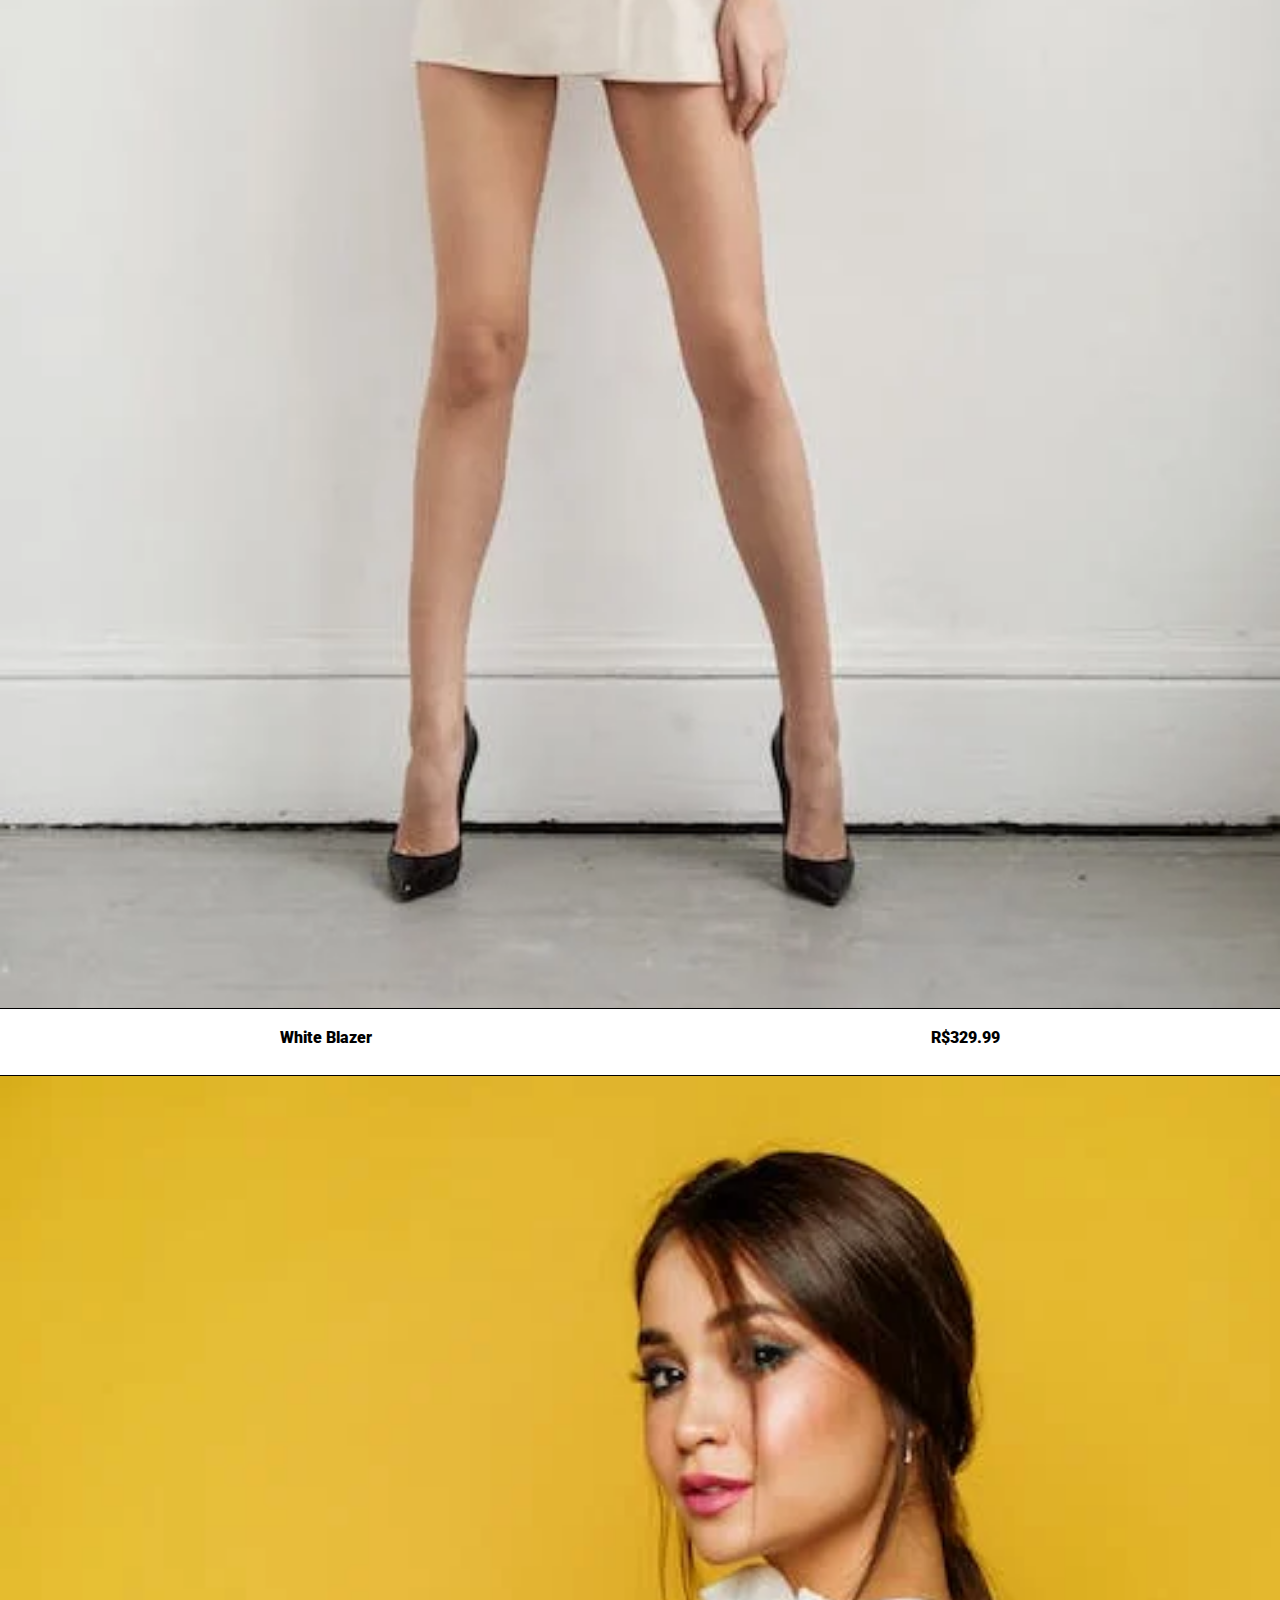
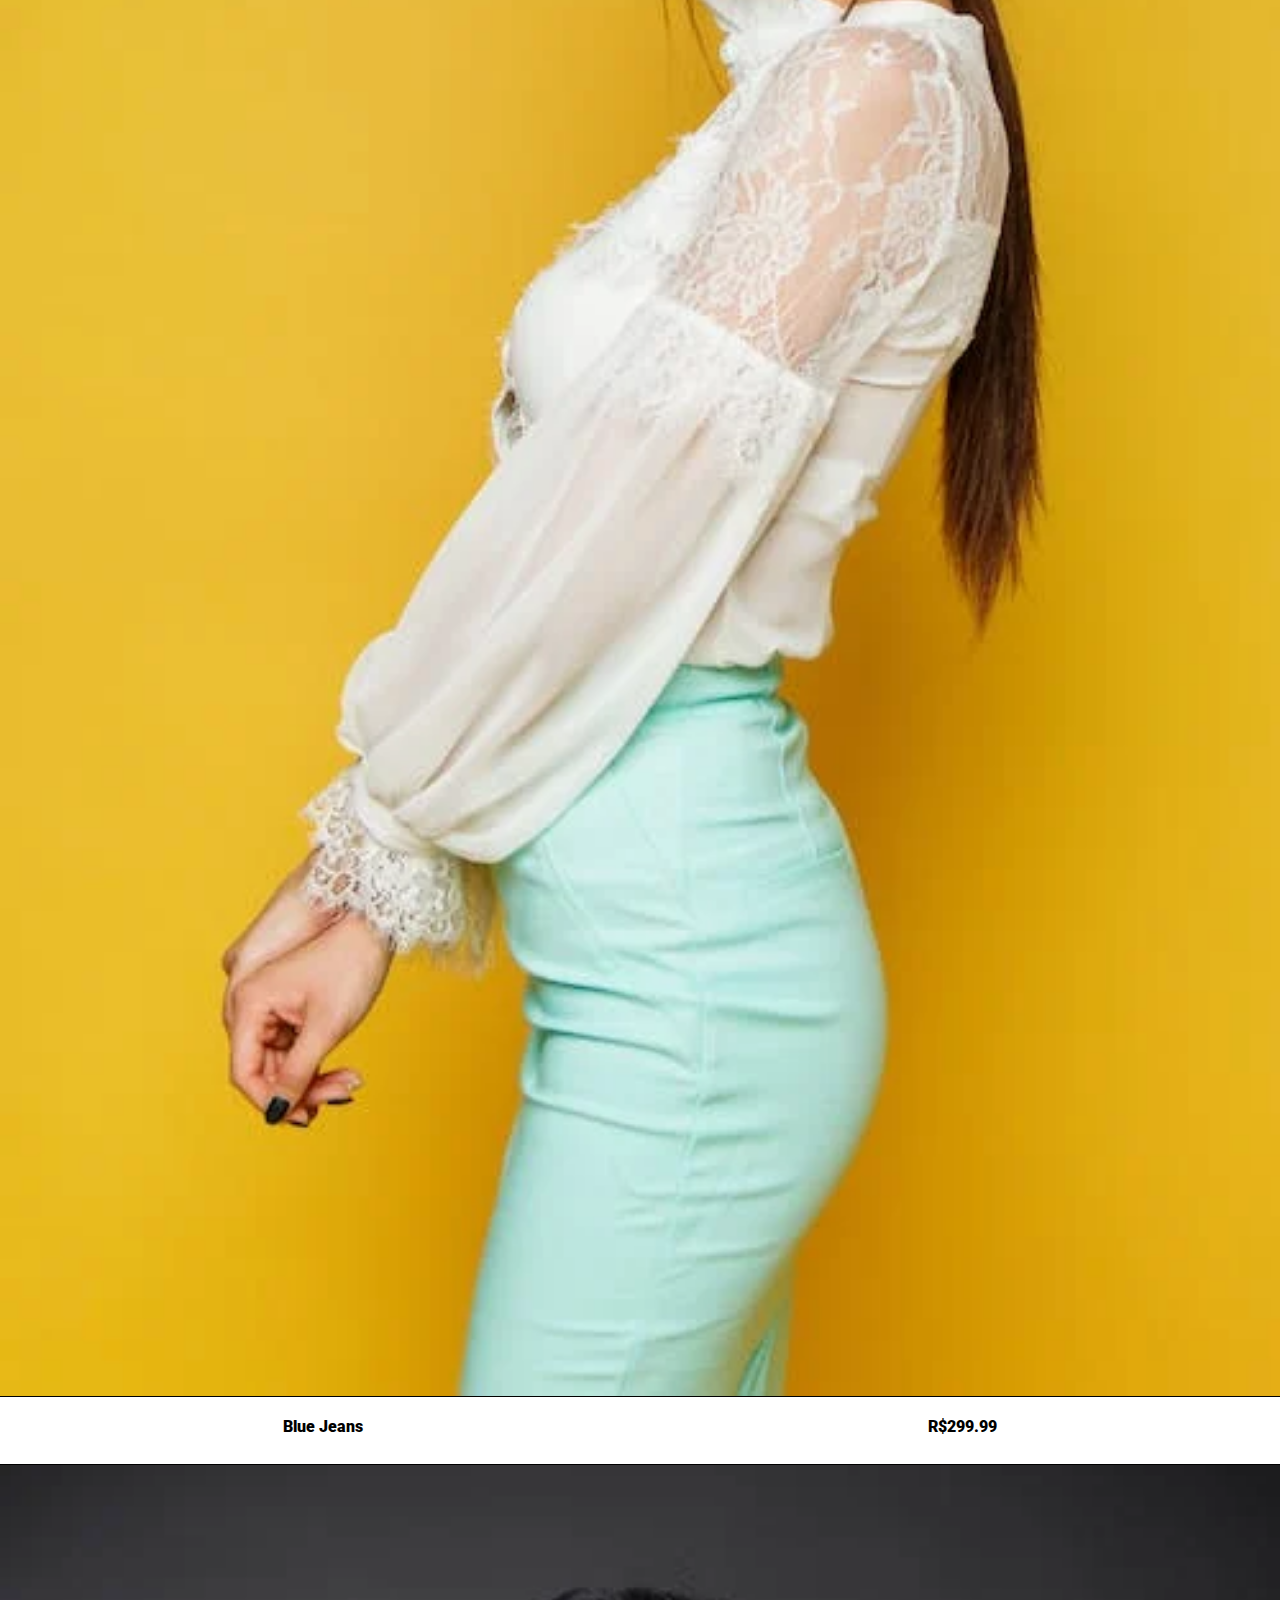
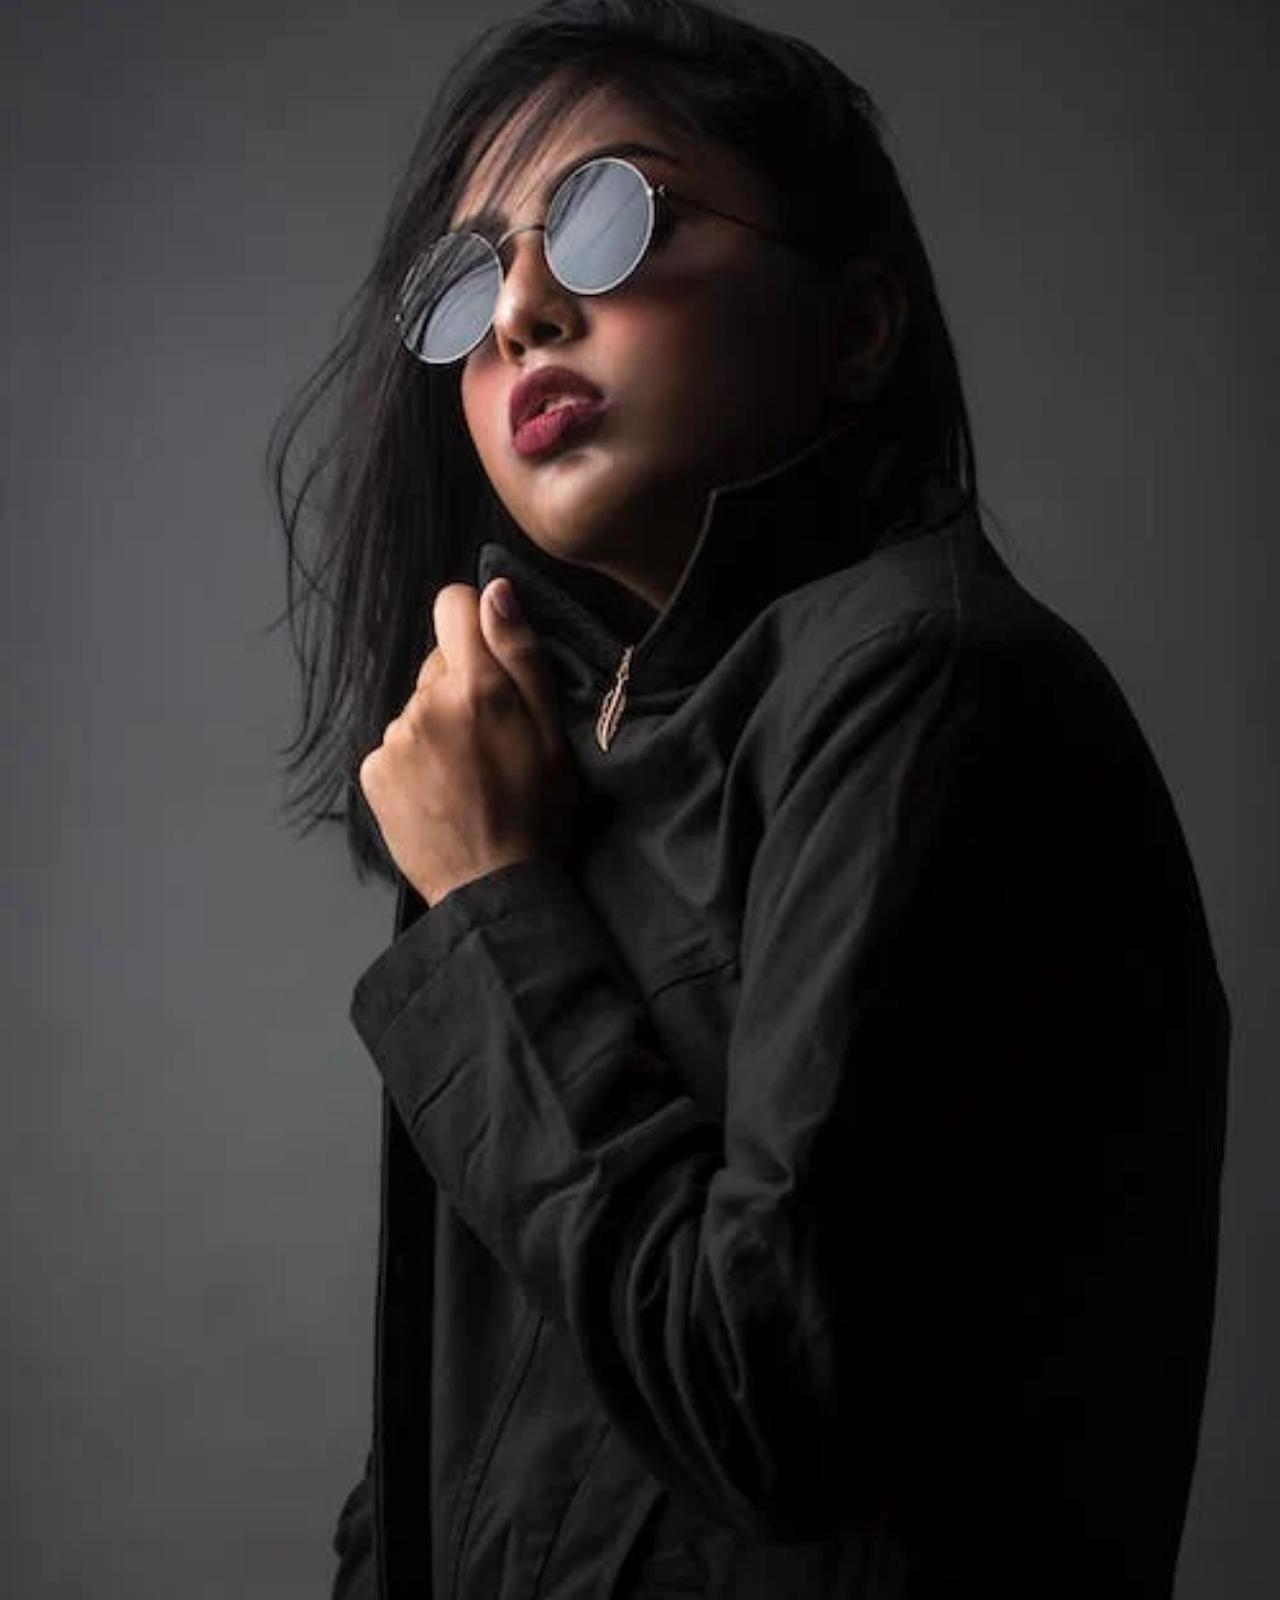
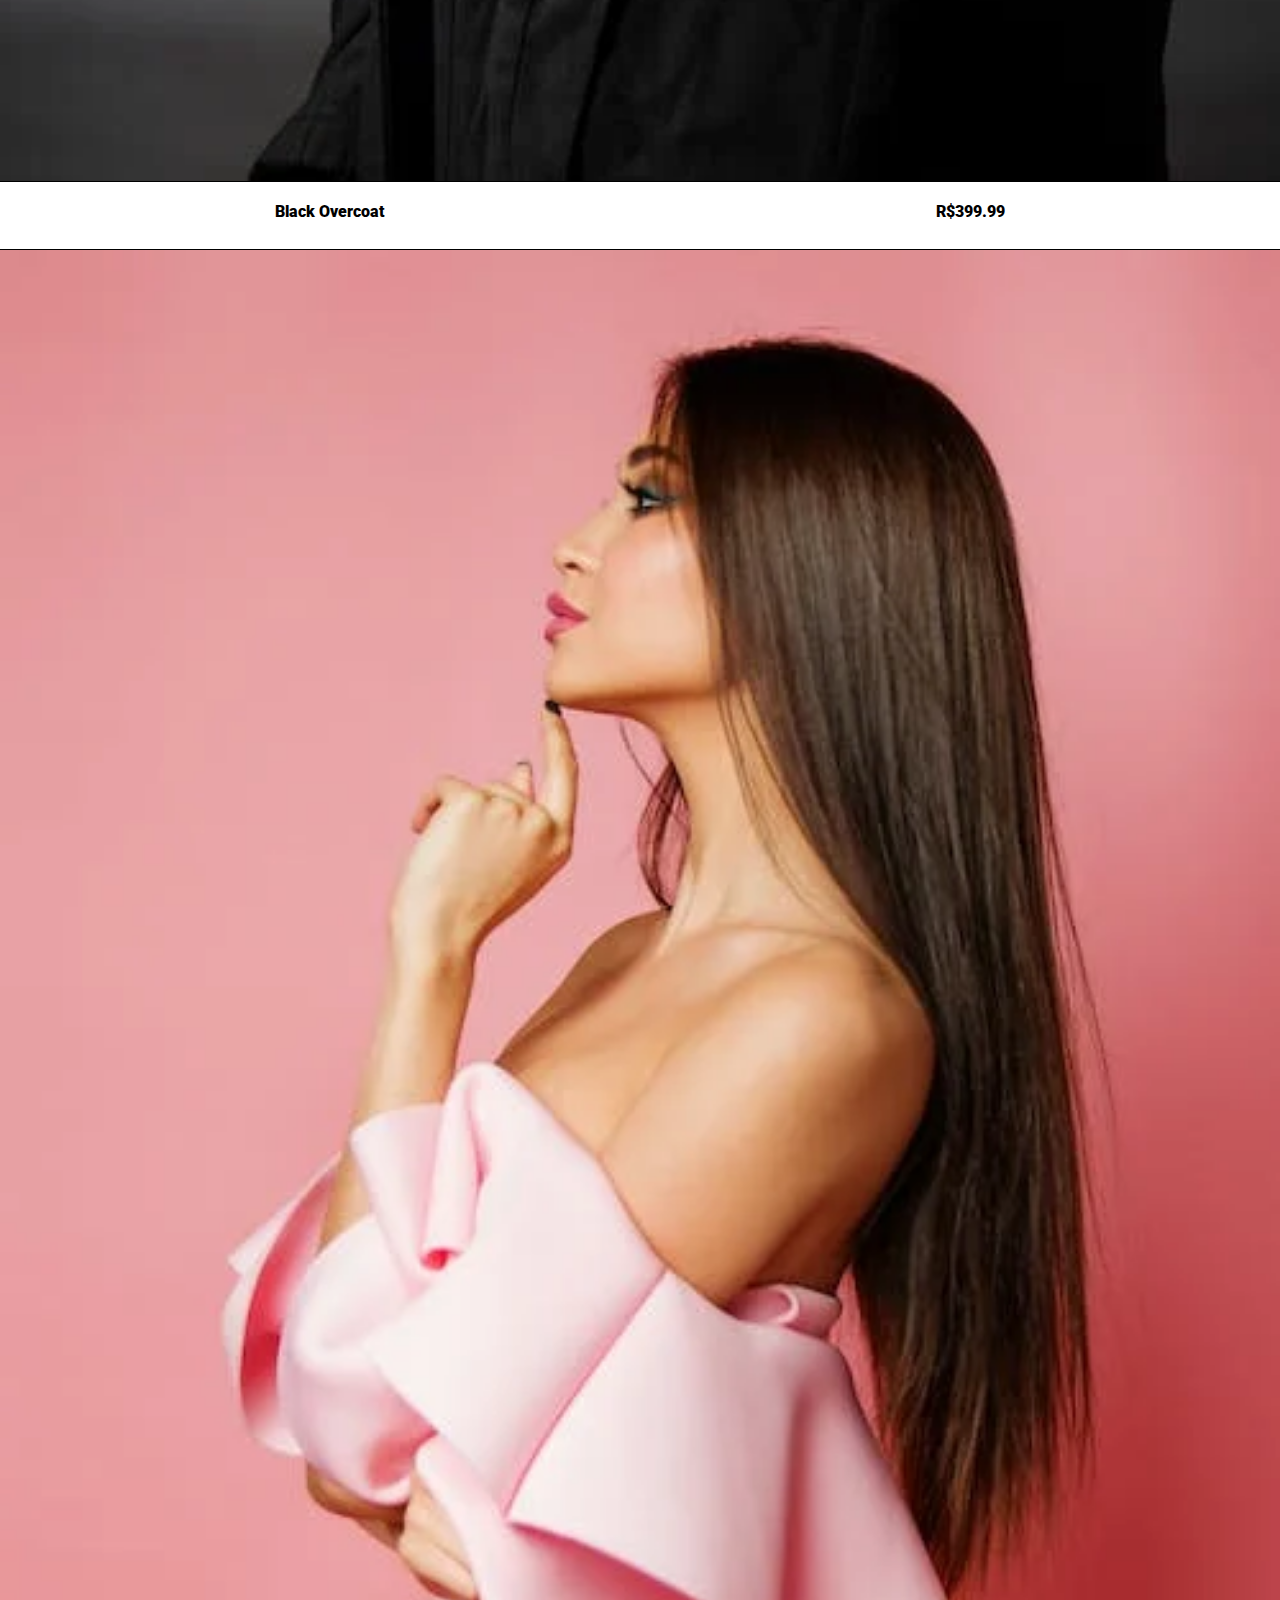
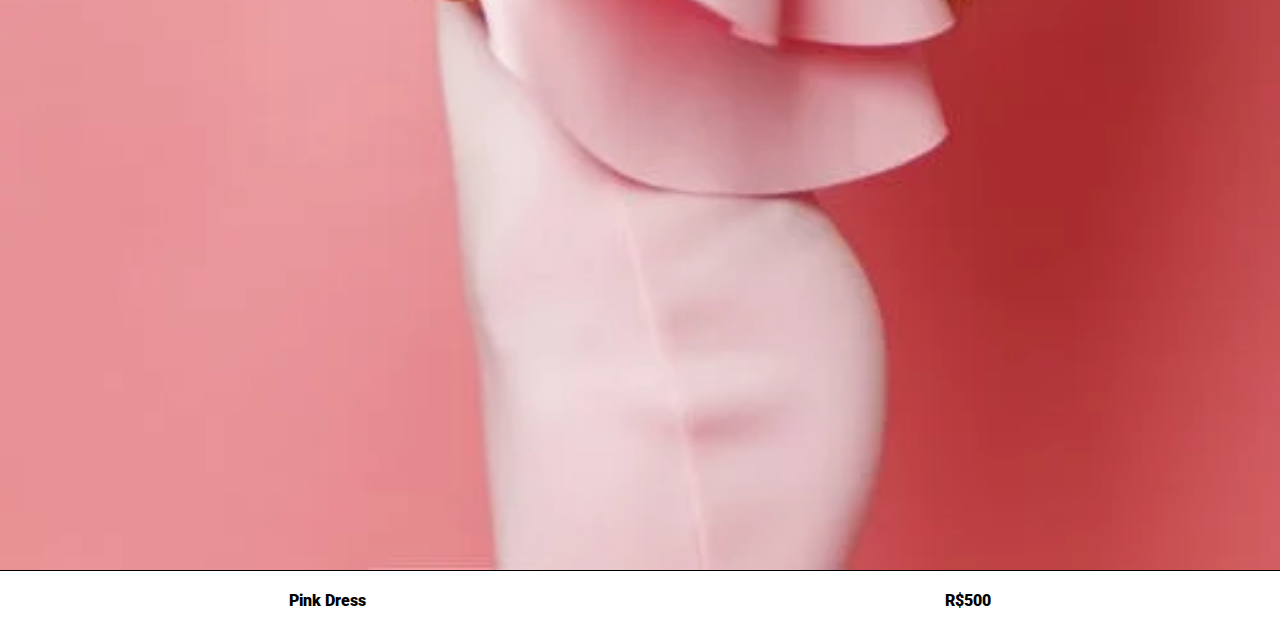
==== commit 710b15bf: "Products" ====
--- a/index.html
+++ b/index.html
@@ -17,33 +17,33 @@
                 </div>
                 <h2 class="ModaNav">MODA</h2>
             </nav>
-            <h3 class="Frase">FLOWERS <br> COLLECTION</h3>
+            <h3 class="Frase">SPRING <br> COLLECTION</h3>
         </header>
         <main>
         <section class="Loja">
             <div>
-                <img src="Assets/modelo1.jpg" alt="">
+                <a href="loja.html"><img src="Assets/modelo1.jpg" alt="Model with a white blazer"></a>
                 <div class="infos">
                     <p id="pNome1"></p>
                     <p>R$<span id="pPreco1"></span></p>
                 </div>
             </div>
             <div>
-                <img src="Assets/modelo2.jpg" alt="">
+                <a href="loja.html"><img src="Assets/modelo2.jpg" alt="Model with a Blue Jeans"></a>
                 <div class="infos">
                     <p id="pNome2"></p>
                     <p>R$<span id="pPreco2"></span></p>
                 </div>
             </div>
             <div>
-                <img src="Assets/modelo3.jpg" alt="">
+                <a href="loja.html"><img src="Assets/modelo3.jpg" alt="Model with a black overcoat"></a>
                 <div class="infos">
                     <p id="pNome3"></p>
                     <p>R$<span id="pPreco3"></span></p>
                 </div>
             </div>
             <div>
-                <img src="Assets/model4.jpg" alt="">
+                <a href="loja.html"><img src="Assets/model4.jpg" alt="Model with a Pink Dress"></a>
                 <div class="infos">
                     <p id="pNome4"></p>
                     <p>R$<span id="pPreco4"></span></p>
--- a/CSS/style.css
+++ b/CSS/style.css
@@ -12,10 +12,10 @@
     font-weight: 900;
 }
 header{
-    background-image: url(Assets/backgroundcell.jpg);
+    background-image: url(backgroundcell.jpg);
     background-repeat: no-repeat;
     background-size: cover;
-    height: 630px;
+    height: 670px;
 }
 /*Header, Nav*/
 nav > div{
@@ -50,7 +50,7 @@
     font-family: 'Oswald', sans-serif;
     color: aliceblue;
     position: relative;
-    top: 170px;
+    top: 200px;
     margin-left: 2%;
 }
 /*Loja*/
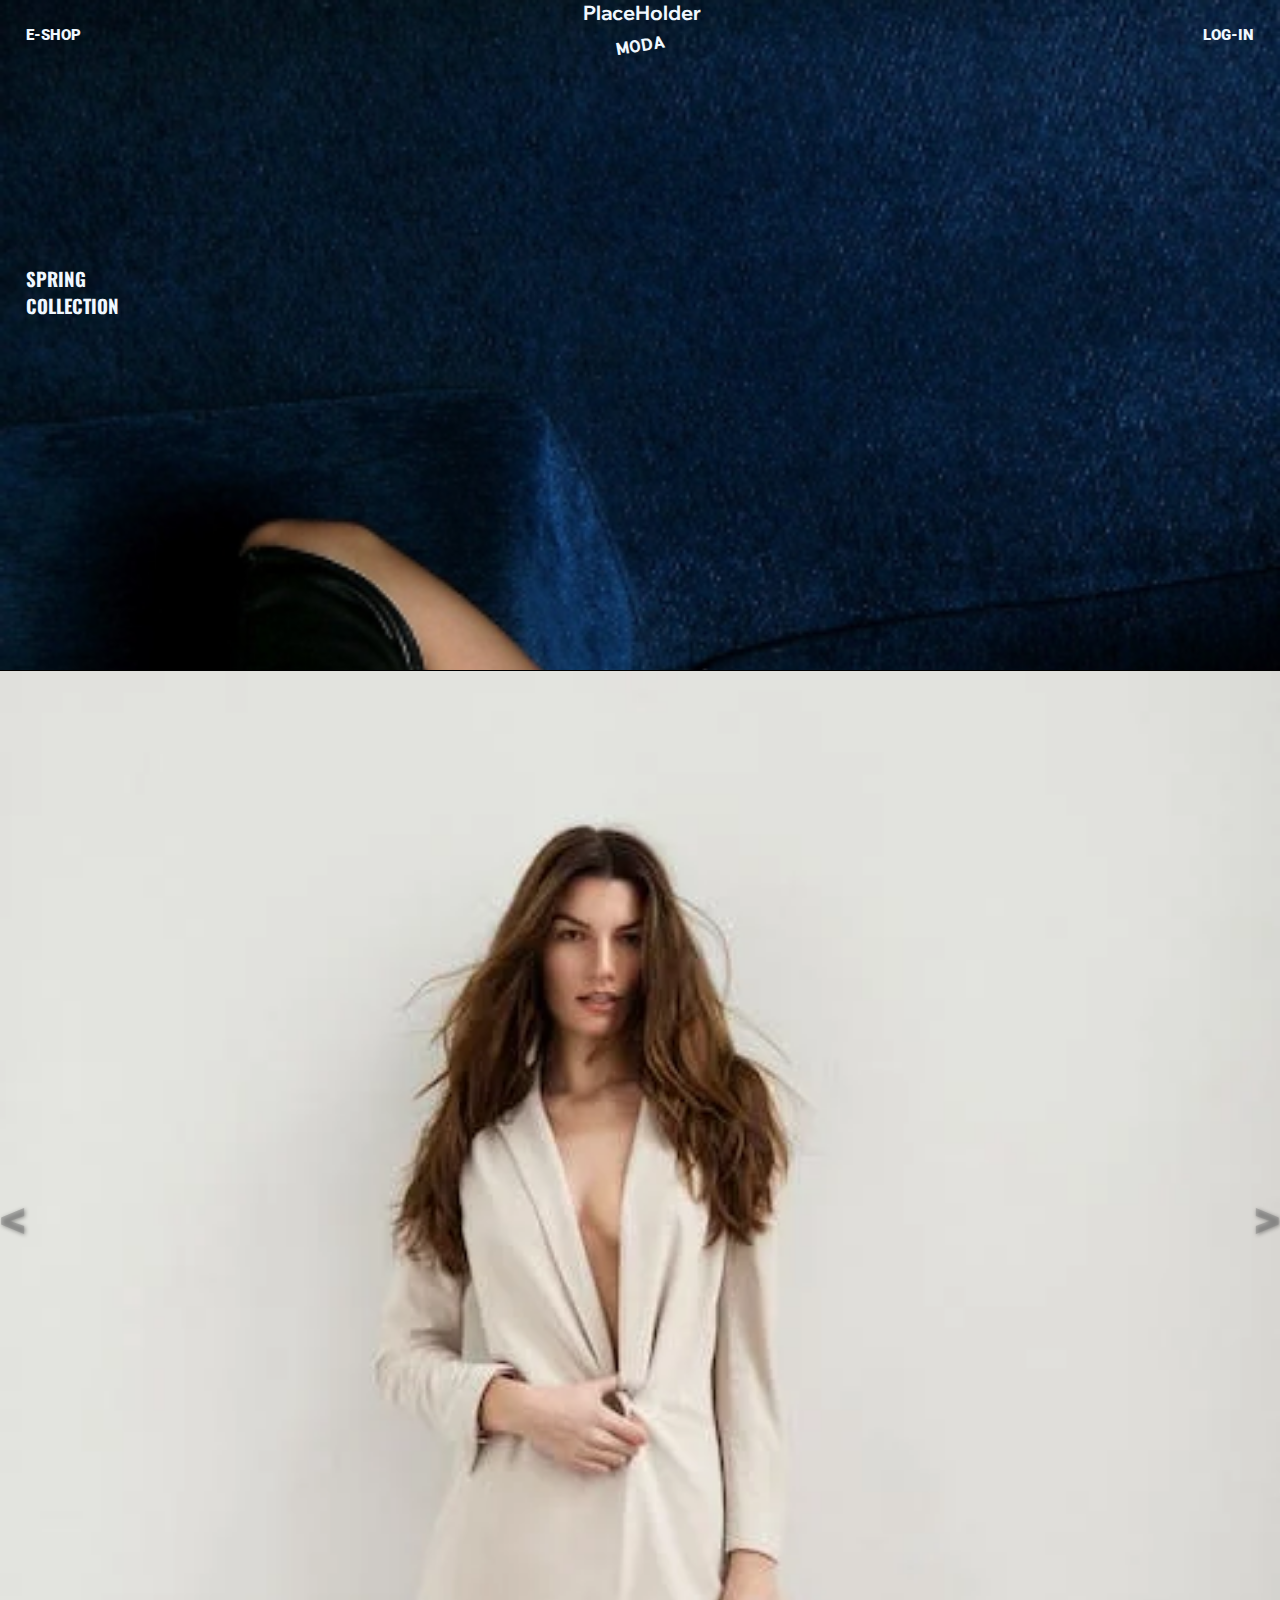
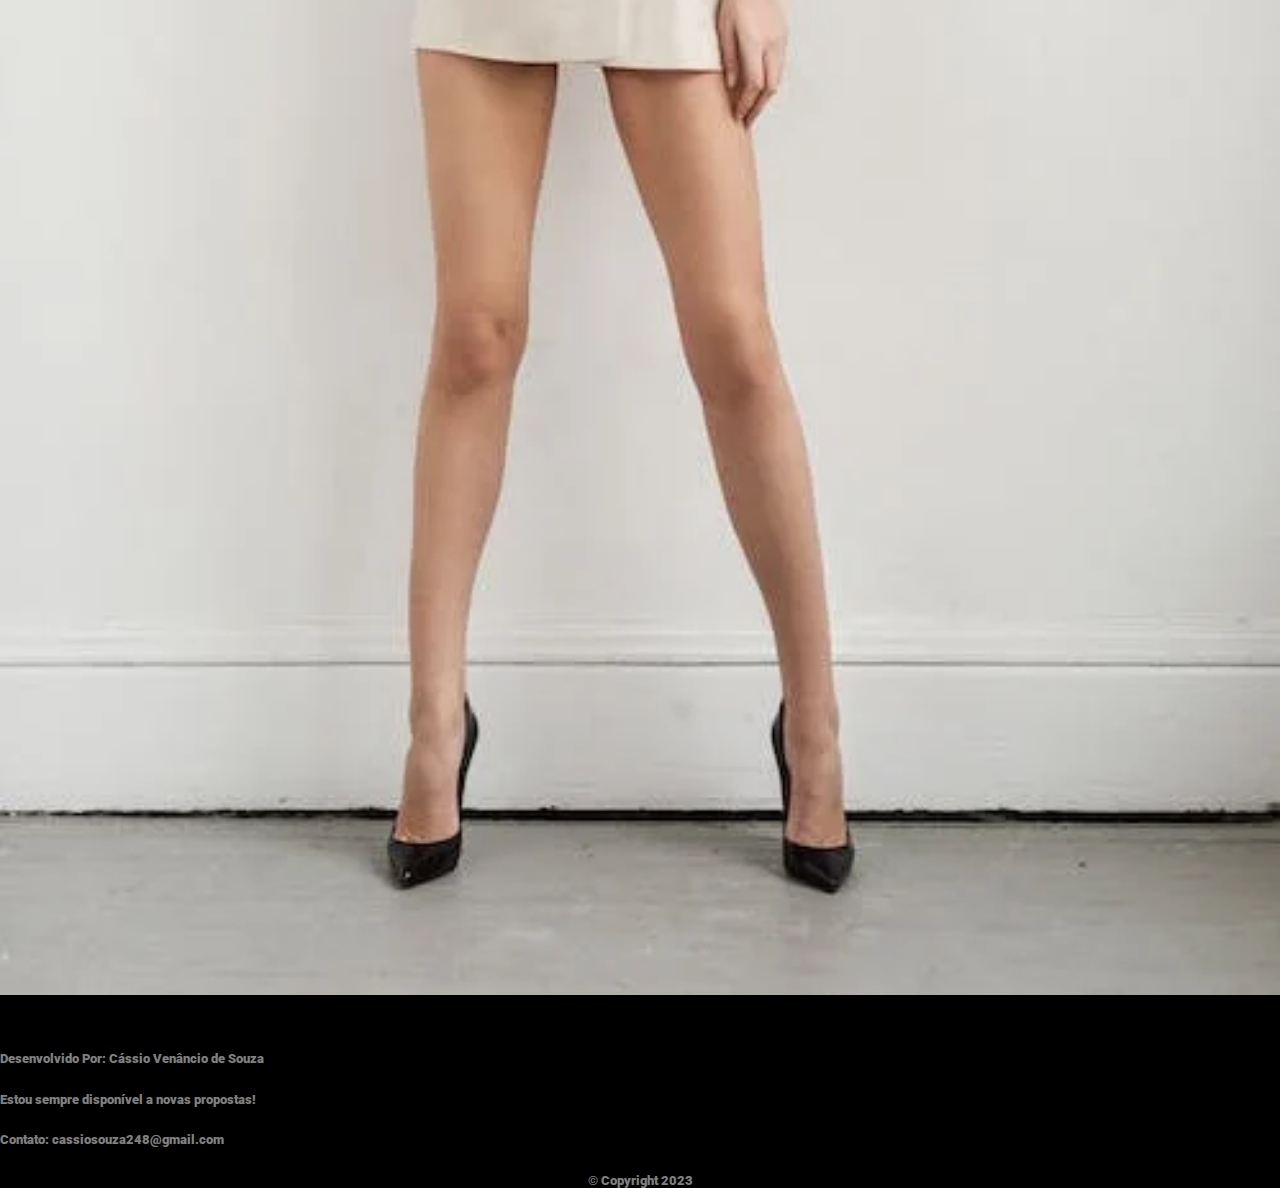
==== commit d4bee10a: "Cart and Imgs Show Index" ====
--- a/index.html
+++ b/index.html
@@ -22,37 +22,17 @@
         <main>
         <section class="Loja">
             <div>
-                <a href="loja.html"><img src="Assets/modelo1.jpg" alt="Model with a white blazer"></a>
-                <div class="infos">
-                    <p id="pNome1"></p>
-                    <p>R$<span id="pPreco1"></span></p>
-                </div>
-            </div>
-            <div>
-                <a href="loja.html"><img src="Assets/modelo2.jpg" alt="Model with a Blue Jeans"></a>
-                <div class="infos">
-                    <p id="pNome2"></p>
-                    <p>R$<span id="pPreco2"></span></p>
-                </div>
-            </div>
-            <div>
-                <a href="loja.html"><img src="Assets/modelo3.jpg" alt="Model with a black overcoat"></a>
-                <div class="infos">
-                    <p id="pNome3"></p>
-                    <p>R$<span id="pPreco3"></span></p>
-                </div>
-            </div>
-            <div>
-                <a href="loja.html"><img src="Assets/model4.jpg" alt="Model with a Pink Dress"></a>
-                <div class="infos">
-                    <p id="pNome4"></p>
-                    <p>R$<span id="pPreco4"></span></p>
-                </div>
+                <a href="loja.html"><img id="ChangeImg" src="Assets/modelo1.jpg" alt="Some examples of clothes"></a>
+                <p class="Left" onclick="ChangeImgLess()">&lt;</p>
+                <p class="Right" onclick="ChangeImgMore()">></p>
             </div>
         </section>
-    </main>
+        </main>
     <footer>
-
+        <p class="pTop">Desenvolvido Por: Cássio Venâncio de Souza</p>
+        <p>Estou sempre disponível a novas propostas!</p>
+        <p>Contato: cassiosouza248@gmail.com</p>
+        <p class="copy">&copy; Copyright 2023</p>
     </footer>
     <script src="JavaScript/script.js"></script>
 </body>
--- a/CSS/style.css
+++ b/CSS/style.css
@@ -10,6 +10,7 @@
 body{
     font-family: 'Roboto', sans-serif;
     font-weight: 900;
+    background-color: black;
 }
 header{
     background-image: url(backgroundcell.jpg);
@@ -55,18 +56,52 @@
 }
 /*Loja*/
 .Loja{
-    height: 100%;
+    height: 99%;
 }
 .Loja img{
     width: 100%;
     border-bottom: 1px solid black;
     border-top: 1px solid black;
-    margin-top: 1%;
-}
-.Loja > div > div{
-    height: 50px;
-    display: flex;
 }
 .Loja p{
-    margin: auto;
+    position: absolute;
+    user-select: none;
 }
+.Left{
+    left: 0;
+    font-size: 40pt;
+    color: rgba(128, 128, 128, 0.486);
+    bottom: 0;
+    bottom: -350px;
+    text-shadow: 1px 1px 4px rgba(0, 0, 0, 0.37);
+}
+.Right{
+    right: 0;
+    font-size: 40pt;
+    color: rgba(128, 128, 128, 0.486);
+    bottom: -350px;
+    text-shadow: 1px 1px 4px rgba(0, 0, 0, 0.37);
+}
+.Right:hover, .Left:hover{
+    cursor: pointer;
+    background-color: rgba(128, 128, 128, 0.301);
+    color: aliceblue;
+    border-radius: 10px;
+    transition: 0.5s;
+}
+/*Footer*/
+footer{
+    background-color: black;
+    color: gray;
+    font-size: 10pt;
+}
+footer p{
+    margin-top: 2%;
+}
+.copy{
+    margin-top: 2%;
+    text-align: center;
+}
+.pTop{
+    padding-top: 2%;
+}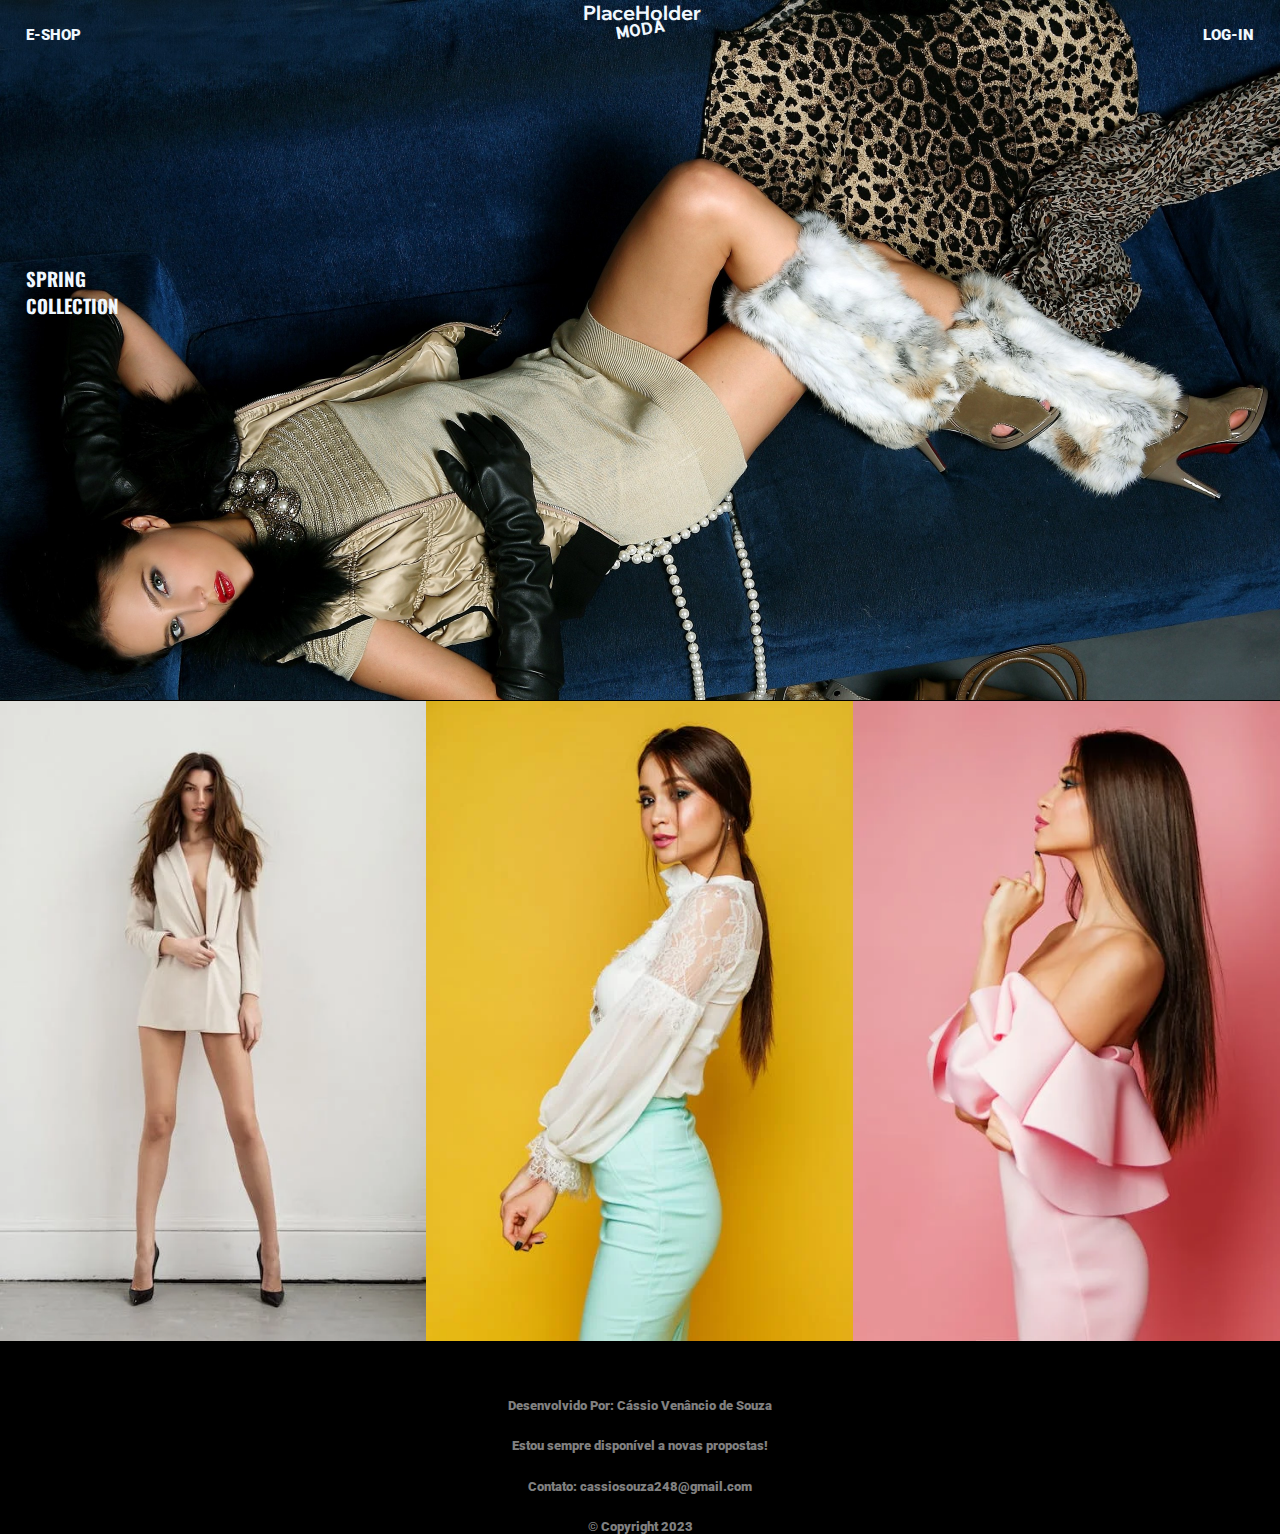
==== commit 20f9a469: "PC v" ====
--- a/index.html
+++ b/index.html
@@ -22,7 +22,11 @@
         <main>
         <section class="Loja">
             <div>
-                <a href="loja.html"><img id="ChangeImg" src="Assets/modelo1.jpg" alt="Some examples of clothes"></a>
+                <div class="centralizar">
+                    <div><a href="loja.html"><img id="ChangeImg" src="Assets/modelo1.jpg" alt="Some examples of clothes"></div>
+                    <div><img class="ImgPC" src="Assets/modelo2.jpg" alt=""></div>
+                    <div><img class="ImgPC" src="Assets/model4.jpg" alt=""></a></div>
+                </div>
                 <p class="Left" onclick="ChangeImgLess()">&lt;</p>
                 <p class="Right" onclick="ChangeImgMore()">></p>
             </div>
--- a/CSS/style.css
+++ b/CSS/style.css
@@ -16,7 +16,7 @@
     background-image: url(backgroundcell.jpg);
     background-repeat: no-repeat;
     background-size: cover;
-    height: 670px;
+    height: 700px;
 }
 /*Header, Nav*/
 nav > div{
@@ -63,6 +63,9 @@
     border-bottom: 1px solid black;
     border-top: 1px solid black;
 }
+.ImgPC{
+    display: none;
+}
 .Loja p{
     position: absolute;
     user-select: none;
@@ -104,4 +107,35 @@
 }
 .pTop{
     padding-top: 2%;
+}
+/*Para pc*/
+@media screen and (min-width: 768px) {
+    a{
+        text-decoration: none;
+    }
+    header{
+        background-image: url(background.jpg);
+    }
+    .Loja img{
+        width: 100%;
+    }
+    .ModaNav{
+        top: -26px;
+    }
+    .Loja img:hover{
+        filter: brightness(70%);
+        transition: 0.5s ease-in-out;
+    }
+    .ImgPC{
+        display: inline-block;
+    }
+    .Left, .Right{
+        display: none;
+    }
+    .centralizar{
+        display: flex;
+    }
+    footer p{
+        text-align: center;
+    }
 }